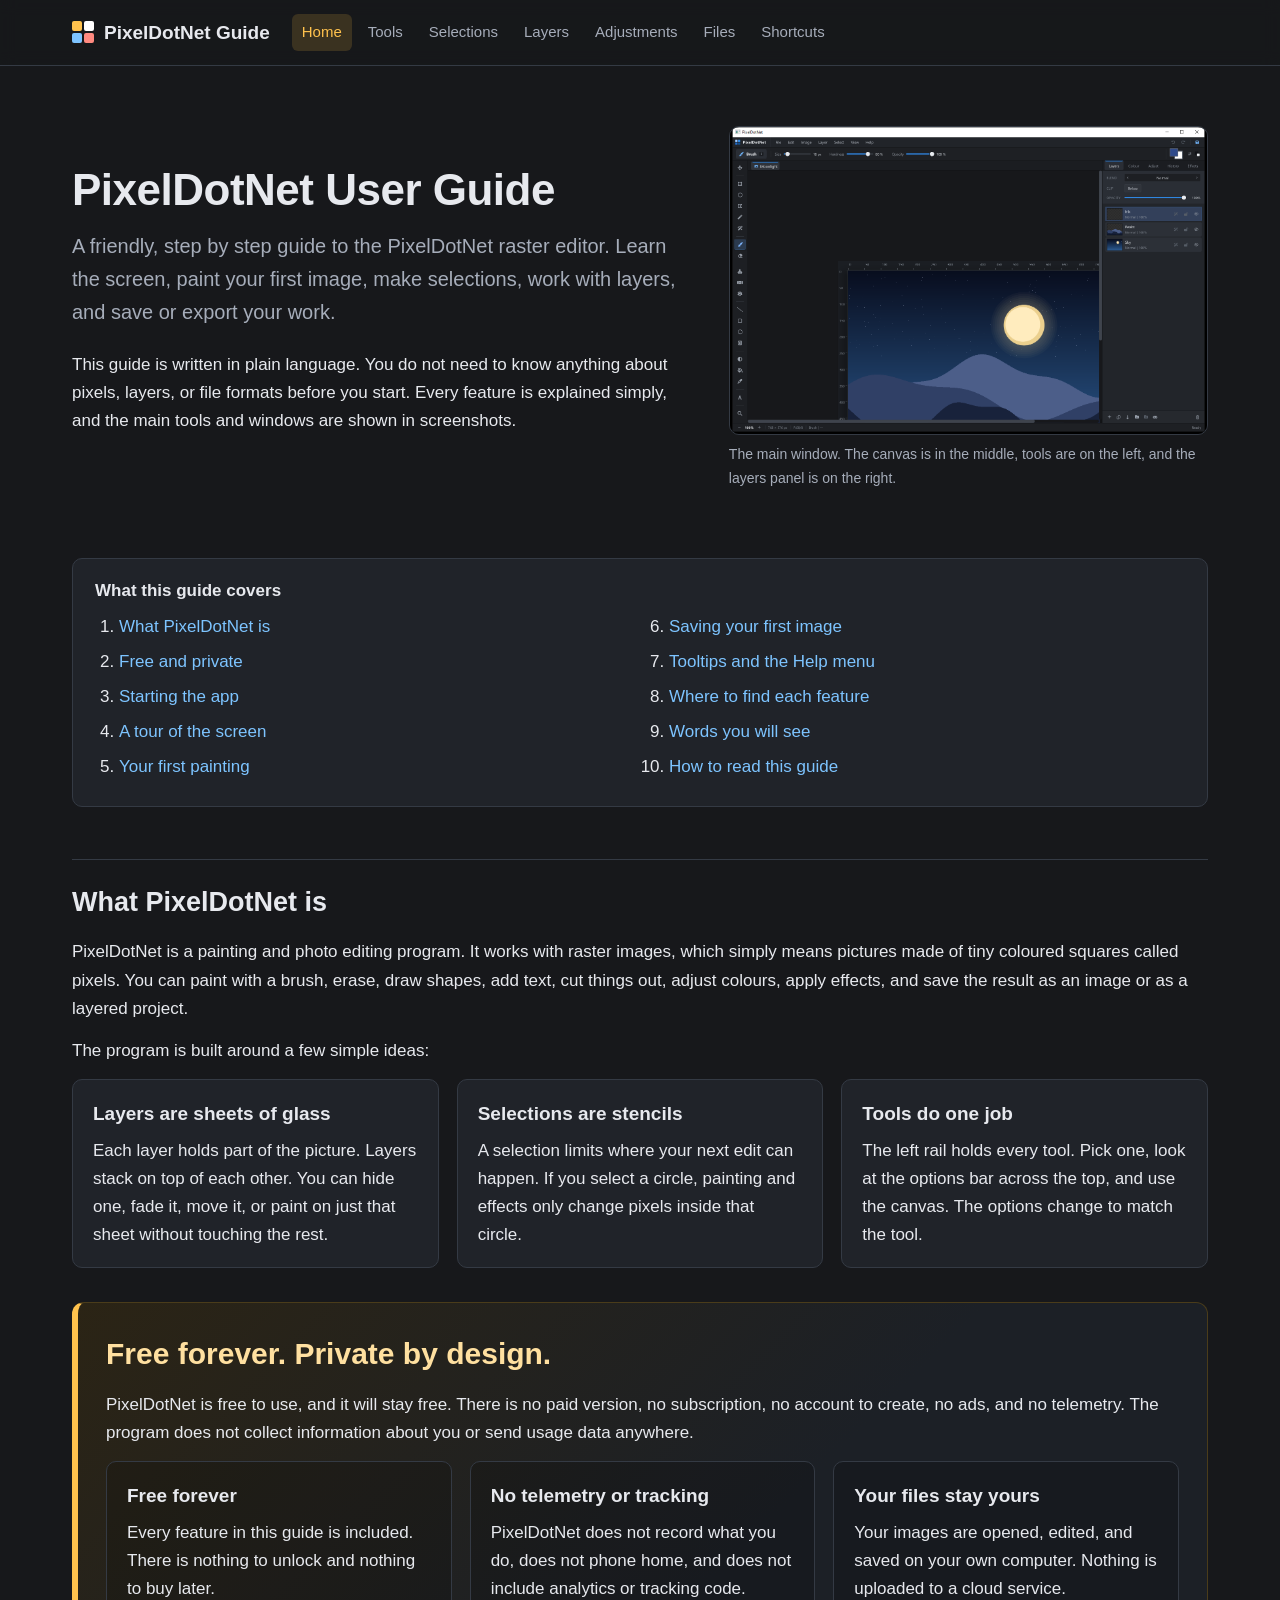
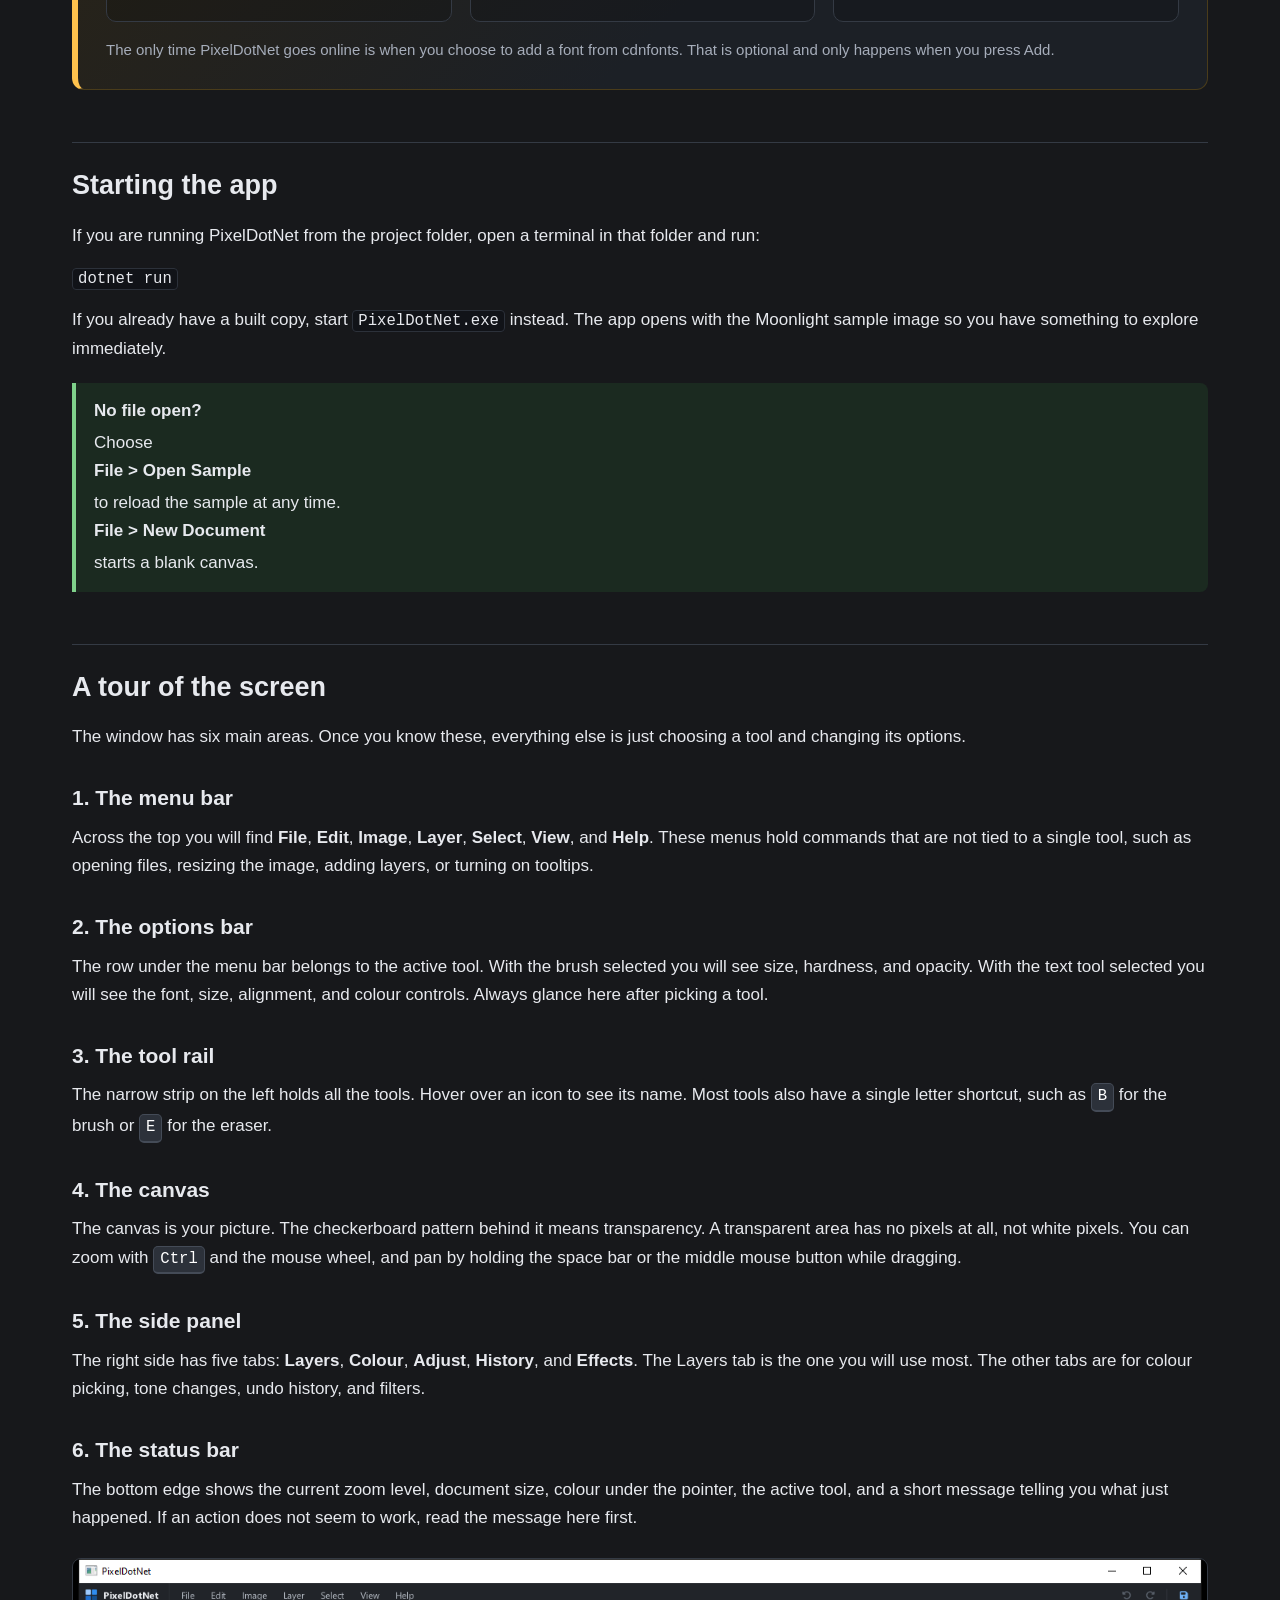
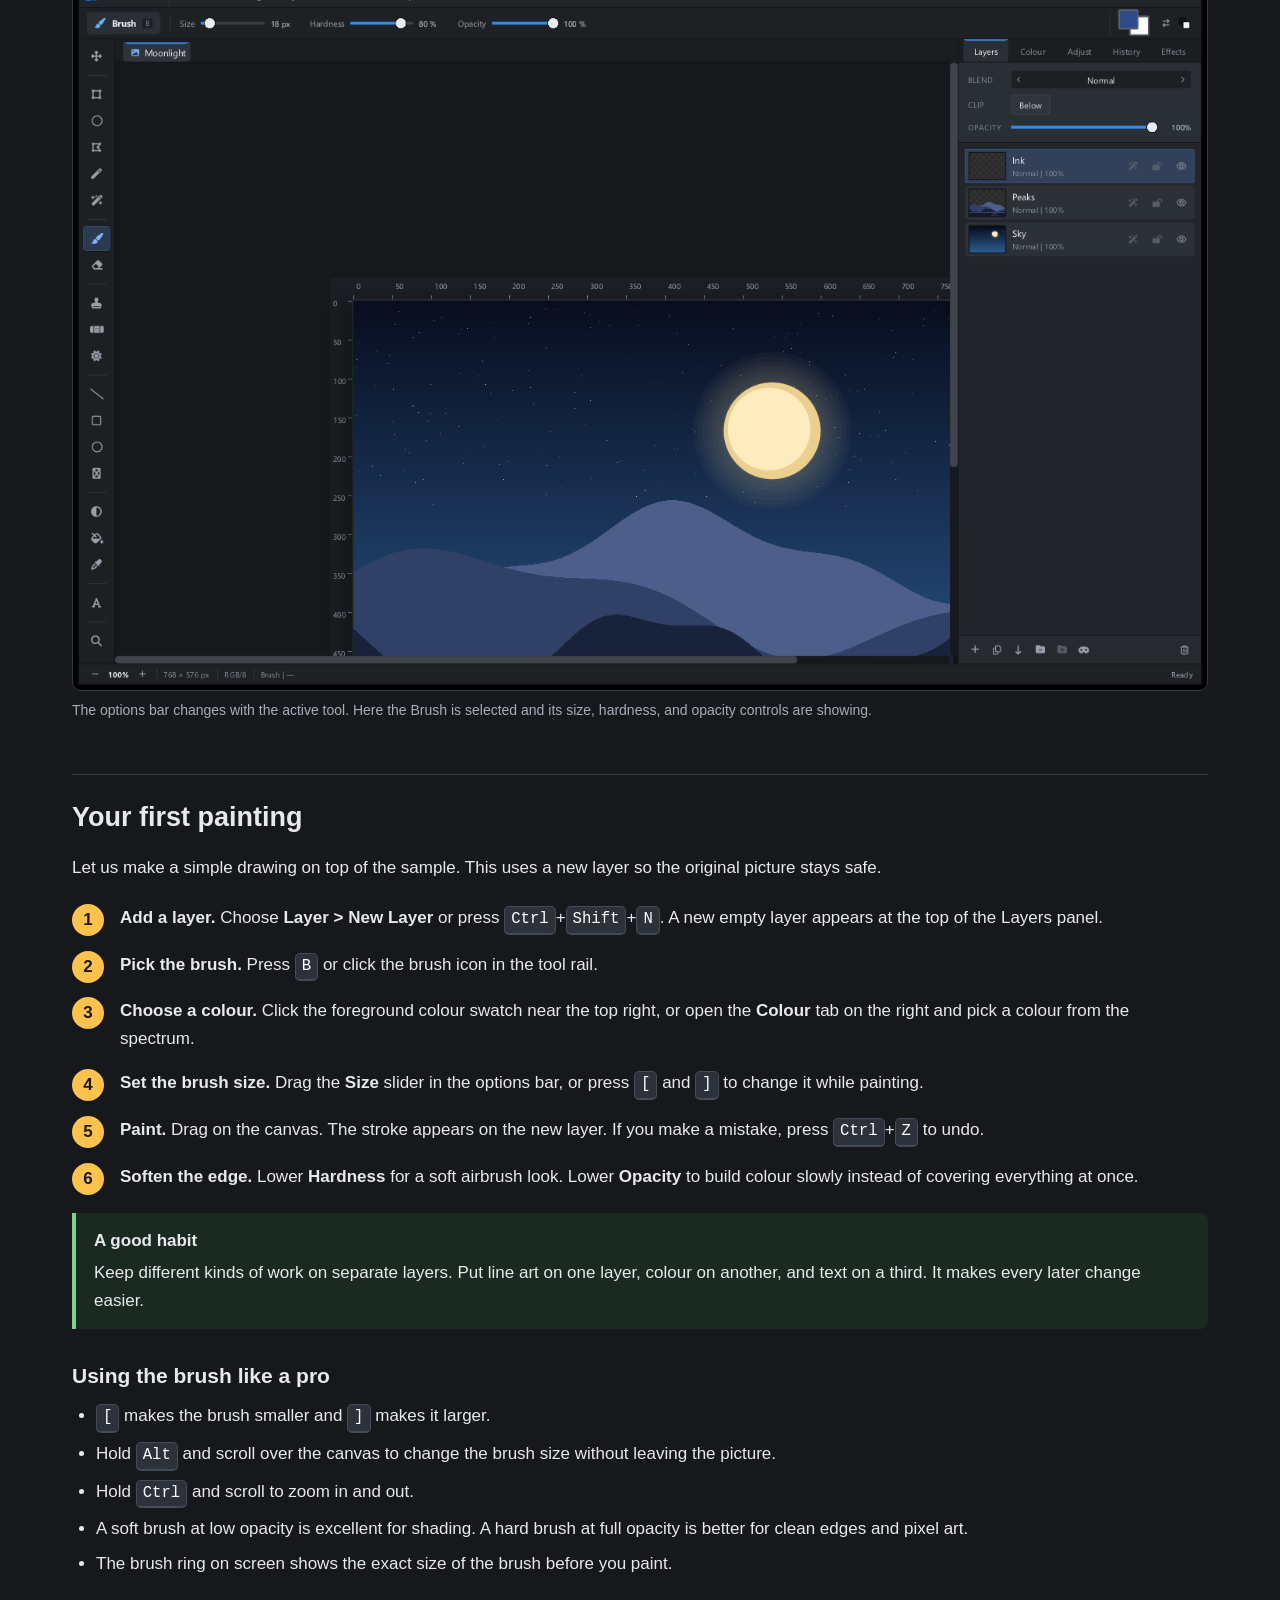
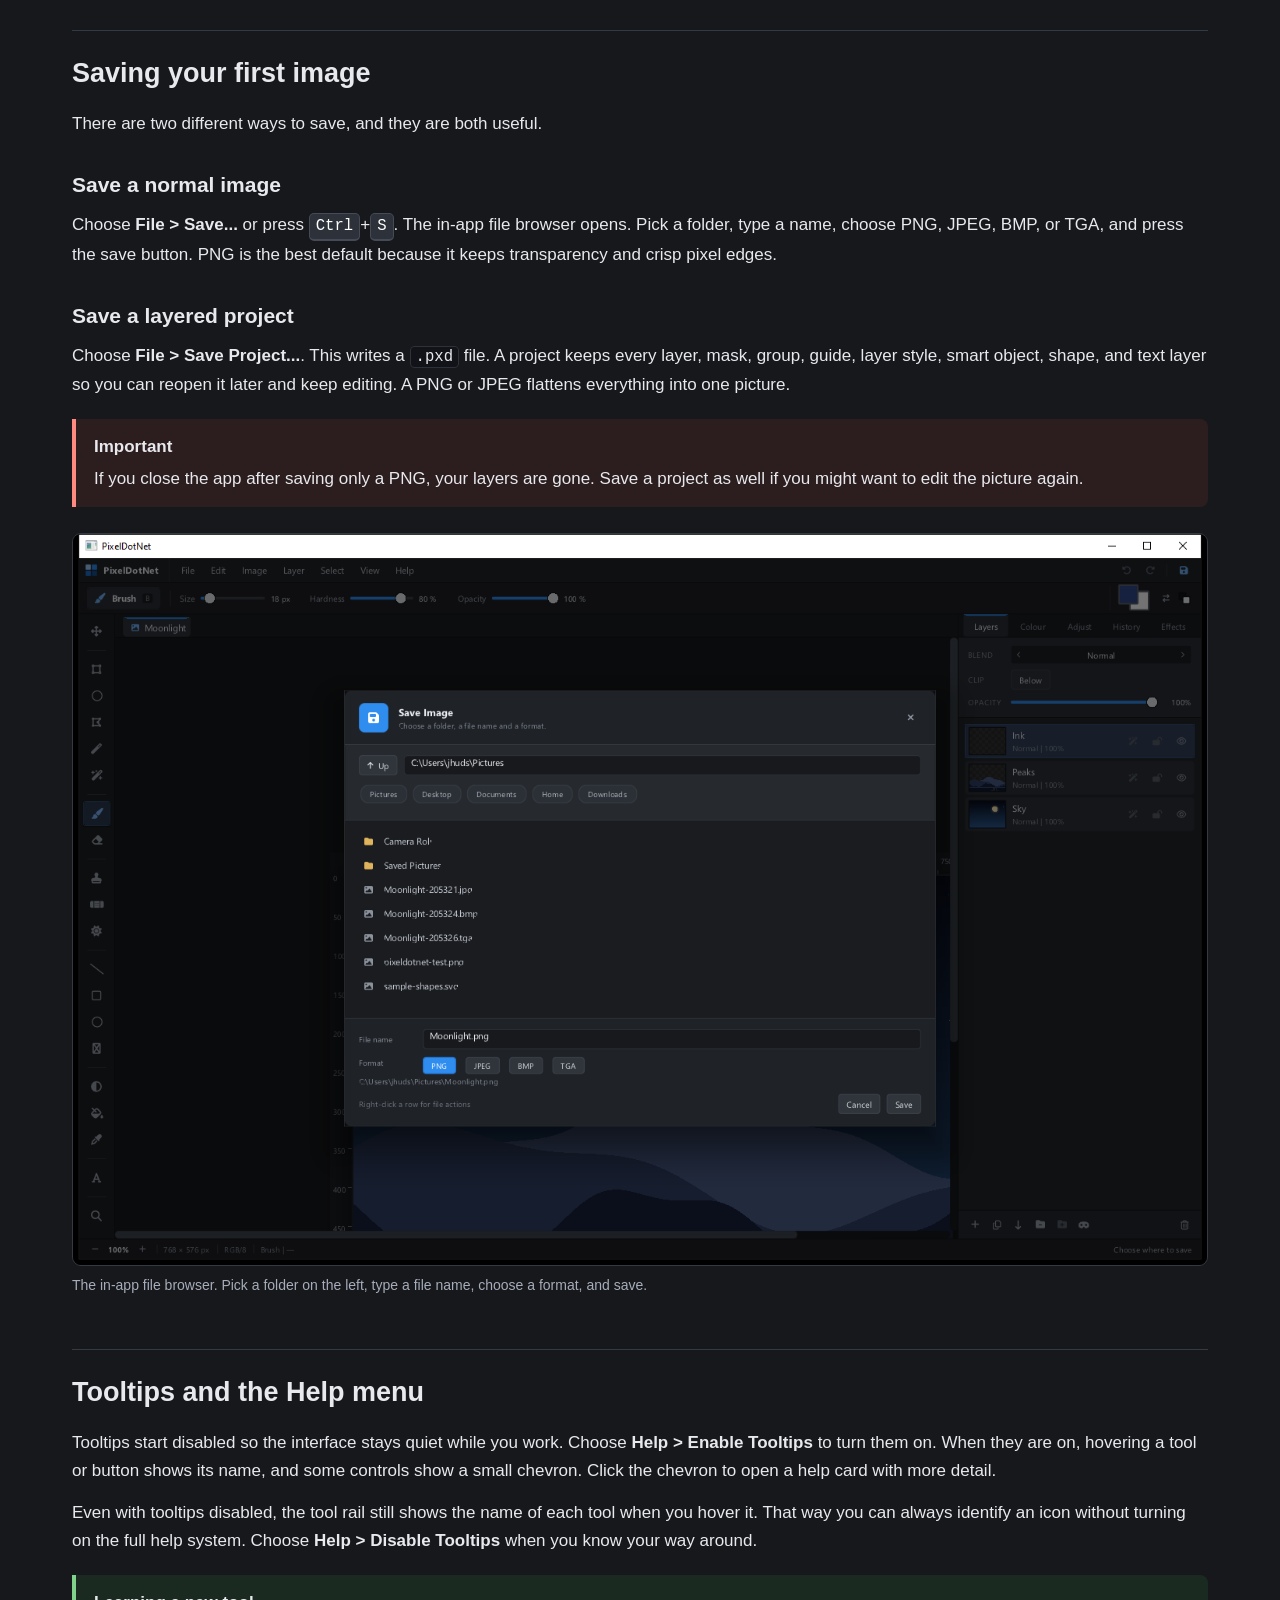
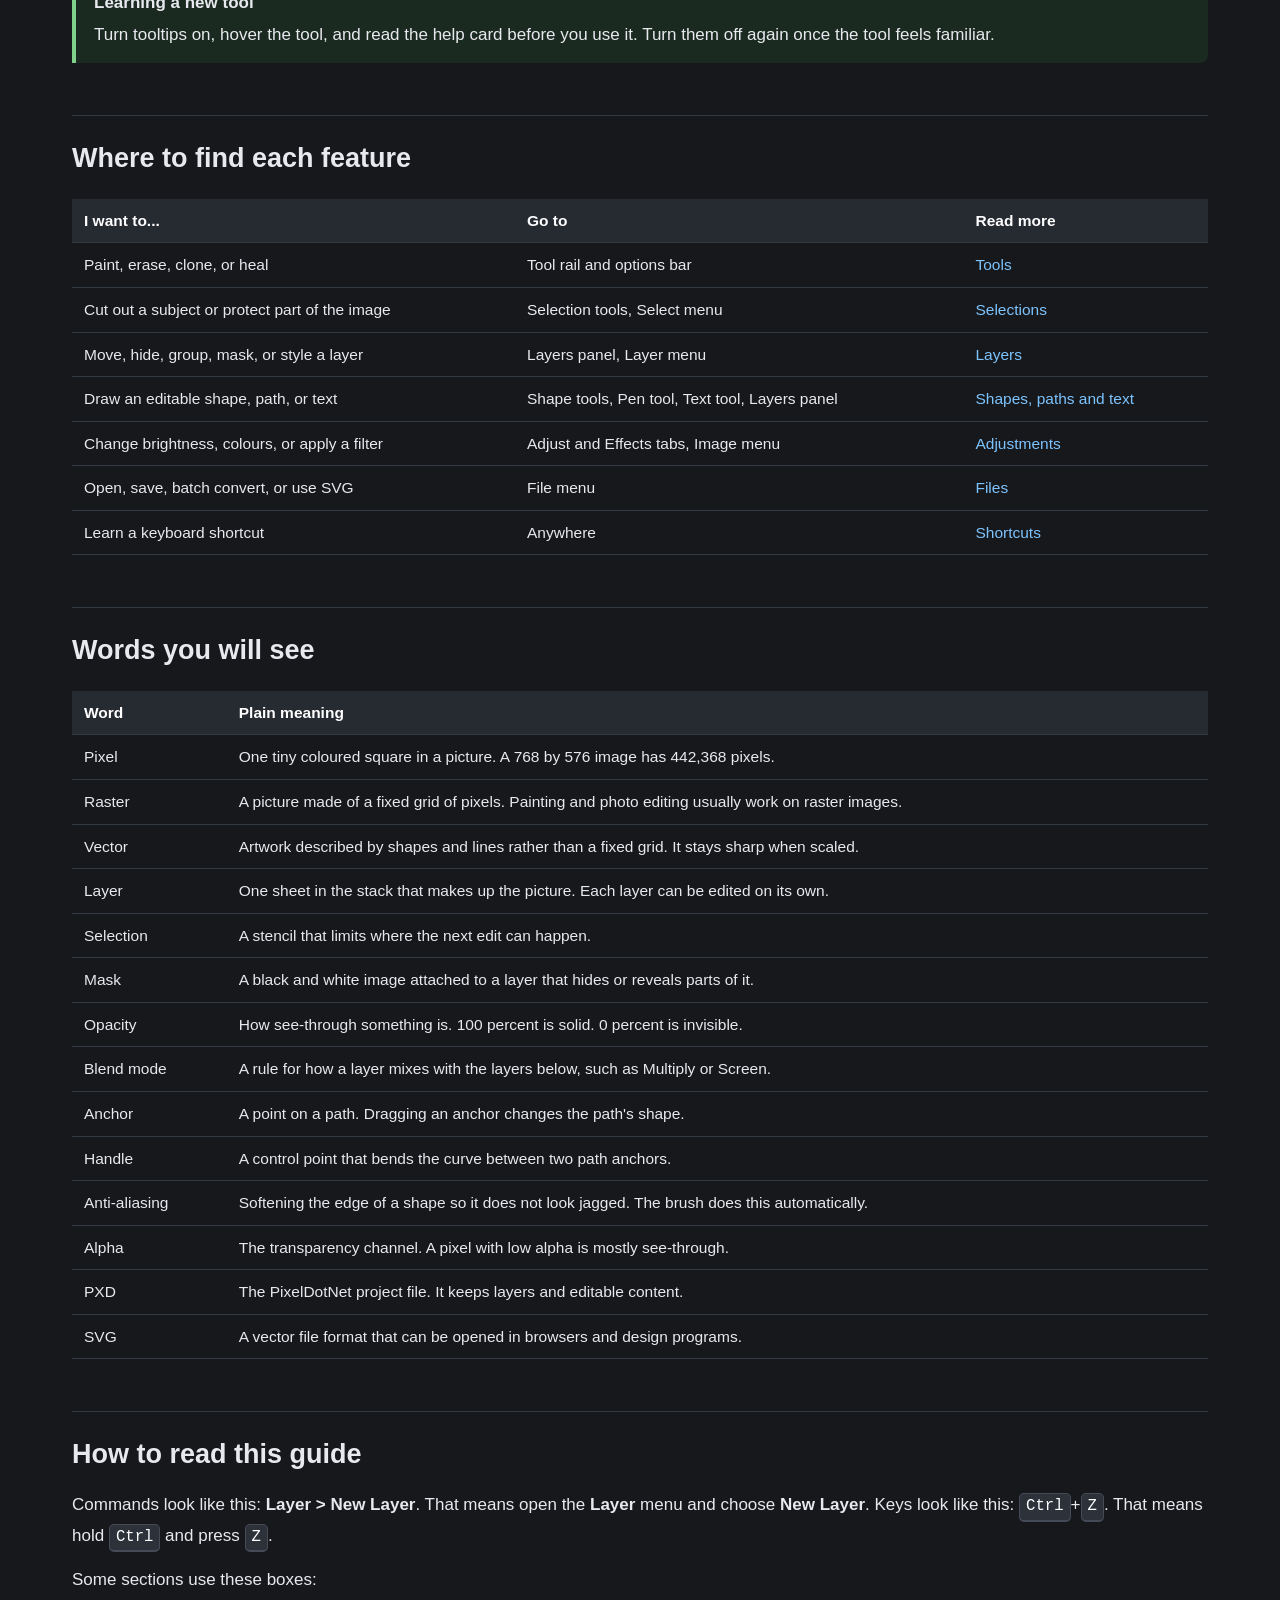
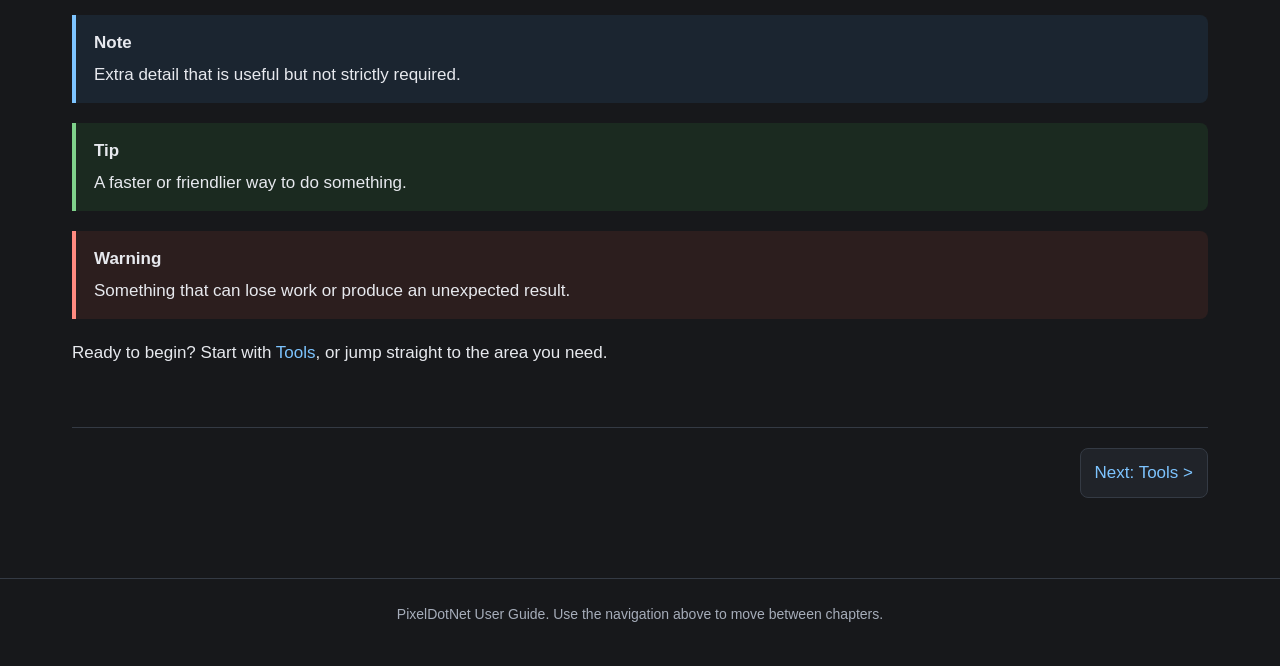
==== docs/index.html @ 211b046e "docs(usage) added usage guides for users" ====
<!DOCTYPE html>
<html lang="en">
<head>
    <meta charset="utf-8">
    <meta name="viewport" content="width=device-width, initial-scale=1">
    <title>PixelDotNet User Guide</title>
    <link rel="stylesheet" href="style.css">
</head>
<body>
<header class="topbar">
    <div class="topbar-inner">
        <a class="brand" href="index.html">
            <span class="brand-mark"><span></span><span></span><span></span><span></span></span>
            PixelDotNet Guide
        </a>
        <nav class="mainnav">
            <a class="active" href="index.html">Home</a>
            <a href="tools.html">Tools</a>
            <a href="selections.html">Selections</a>
            <a href="layers.html">Layers</a>
            <a href="adjustments.html">Adjustments</a>
            <a href="files.html">Files</a>
            <a href="shortcuts.html">Shortcuts</a>
        </nav>
    </div>
</header>

<main>
    <section class="hero">
        <div>
            <h1>PixelDotNet User Guide</h1>
            <p class="lead">A friendly, step by step guide to the PixelDotNet raster editor. Learn the screen, paint your first image, make selections, work with layers, and save or export your work.</p>
            <p>This guide is written in plain language. You do not need to know anything about pixels, layers, or file formats before you start. Every feature is explained simply, and the main tools and windows are shown in screenshots.</p>
        </div>
        <figure>
            <img src="screenshots/main.png" alt="The PixelDotNet main window with the Moonlight sample image open">
            <figcaption>The main window. The canvas is in the middle, tools are on the left, and the layers panel is on the right.</figcaption>
        </figure>
    </section>

    <div class="toc">
        <strong>What this guide covers</strong>
        <ol>
            <li><a href="#what-is">What PixelDotNet is</a></li>
            <li><a href="#promise">Free and private</a></li>
            <li><a href="#start">Starting the app</a></li>
            <li><a href="#tour">A tour of the screen</a></li>
            <li><a href="#first-paint">Your first painting</a></li>
            <li><a href="#first-save">Saving your first image</a></li>
            <li><a href="#tooltips">Tooltips and the Help menu</a></li>
            <li><a href="#feature-map">Where to find each feature</a></li>
            <li><a href="#glossary">Words you will see</a></li>
            <li><a href="#how-to-read">How to read this guide</a></li>
        </ol>
    </div>

    <h2 id="what-is">What PixelDotNet is</h2>
    <p>PixelDotNet is a painting and photo editing program. It works with raster images, which simply means pictures made of tiny coloured squares called pixels. You can paint with a brush, erase, draw shapes, add text, cut things out, adjust colours, apply effects, and save the result as an image or as a layered project.</p>
    <p>The program is built around a few simple ideas:</p>
    <div class="grid3">
        <div class="card">
            <h3>Layers are sheets of glass</h3>
            <p>Each layer holds part of the picture. Layers stack on top of each other. You can hide one, fade it, move it, or paint on just that sheet without touching the rest.</p>
        </div>
        <div class="card">
            <h3>Selections are stencils</h3>
            <p>A selection limits where your next edit can happen. If you select a circle, painting and effects only change pixels inside that circle.</p>
        </div>
        <div class="card">
            <h3>Tools do one job</h3>
            <p>The left rail holds every tool. Pick one, look at the options bar across the top, and use the canvas. The options change to match the tool.</p>
        </div>
    </div>

    <section class="promise" id="promise">
        <h2>Free forever. Private by design.</h2>
        <p>PixelDotNet is free to use, and it will stay free. There is no paid version, no subscription, no account to create, no ads, and no telemetry. The program does not collect information about you or send usage data anywhere.</p>
        <div class="grid3">
            <div class="card">
                <h3>Free forever</h3>
                <p>Every feature in this guide is included. There is nothing to unlock and nothing to buy later.</p>
            </div>
            <div class="card">
                <h3>No telemetry or tracking</h3>
                <p>PixelDotNet does not record what you do, does not phone home, and does not include analytics or tracking code.</p>
            </div>
            <div class="card">
                <h3>Your files stay yours</h3>
                <p>Your images are opened, edited, and saved on your own computer. Nothing is uploaded to a cloud service.</p>
            </div>
        </div>
        <p class="promise-note">The only time PixelDotNet goes online is when you choose to add a font from cdnfonts. That is optional and only happens when you press Add.</p>
    </section>

    <h2 id="start">Starting the app</h2>
    <p>If you are running PixelDotNet from the project folder, open a terminal in that folder and run:</p>
    <p><code>dotnet run</code></p>
    <p>If you already have a built copy, start <code>PixelDotNet.exe</code> instead. The app opens with the Moonlight sample image so you have something to explore immediately.</p>
    <div class="tip">
        <strong>No file open?</strong>
        Choose <strong>File &gt; Open Sample</strong> to reload the sample at any time. <strong>File &gt; New Document</strong> starts a blank canvas.
    </div>

    <h2 id="tour">A tour of the screen</h2>
    <p>The window has six main areas. Once you know these, everything else is just choosing a tool and changing its options.</p>

    <h3>1. The menu bar</h3>
    <p>Across the top you will find <strong>File</strong>, <strong>Edit</strong>, <strong>Image</strong>, <strong>Layer</strong>, <strong>Select</strong>, <strong>View</strong>, and <strong>Help</strong>. These menus hold commands that are not tied to a single tool, such as opening files, resizing the image, adding layers, or turning on tooltips.</p>

    <h3>2. The options bar</h3>
    <p>The row under the menu bar belongs to the active tool. With the brush selected you will see size, hardness, and opacity. With the text tool selected you will see the font, size, alignment, and colour controls. Always glance here after picking a tool.</p>

    <h3>3. The tool rail</h3>
    <p>The narrow strip on the left holds all the tools. Hover over an icon to see its name. Most tools also have a single letter shortcut, such as <kbd>B</kbd> for the brush or <kbd>E</kbd> for the eraser.</p>

    <h3>4. The canvas</h3>
    <p>The canvas is your picture. The checkerboard pattern behind it means transparency. A transparent area has no pixels at all, not white pixels. You can zoom with <kbd>Ctrl</kbd> and the mouse wheel, and pan by holding the space bar or the middle mouse button while dragging.</p>

    <h3>5. The side panel</h3>
    <p>The right side has five tabs: <strong>Layers</strong>, <strong>Colour</strong>, <strong>Adjust</strong>, <strong>History</strong>, and <strong>Effects</strong>. The Layers tab is the one you will use most. The other tabs are for colour picking, tone changes, undo history, and filters.</p>

    <h3>6. The status bar</h3>
    <p>The bottom edge shows the current zoom level, document size, colour under the pointer, the active tool, and a short message telling you what just happened. If an action does not seem to work, read the message here first.</p>

    <figure>
        <img src="screenshots/tools.png" alt="The PixelDotNet window with the Brush tool selected and its options visible">
        <figcaption>The options bar changes with the active tool. Here the Brush is selected and its size, hardness, and opacity controls are showing.</figcaption>
    </figure>

    <h2 id="first-paint">Your first painting</h2>
    <p>Let us make a simple drawing on top of the sample. This uses a new layer so the original picture stays safe.</p>
    <ol class="steps">
        <li><strong>Add a layer.</strong> Choose <strong>Layer &gt; New Layer</strong> or press <kbd>Ctrl</kbd>+<kbd>Shift</kbd>+<kbd>N</kbd>. A new empty layer appears at the top of the Layers panel.</li>
        <li><strong>Pick the brush.</strong> Press <kbd>B</kbd> or click the brush icon in the tool rail.</li>
        <li><strong>Choose a colour.</strong> Click the foreground colour swatch near the top right, or open the <strong>Colour</strong> tab on the right and pick a colour from the spectrum.</li>
        <li><strong>Set the brush size.</strong> Drag the <strong>Size</strong> slider in the options bar, or press <kbd>[</kbd> and <kbd>]</kbd> to change it while painting.</li>
        <li><strong>Paint.</strong> Drag on the canvas. The stroke appears on the new layer. If you make a mistake, press <kbd>Ctrl</kbd>+<kbd>Z</kbd> to undo.</li>
        <li><strong>Soften the edge.</strong> Lower <strong>Hardness</strong> for a soft airbrush look. Lower <strong>Opacity</strong> to build colour slowly instead of covering everything at once.</li>
    </ol>
    <div class="tip">
        <strong>A good habit</strong>
        Keep different kinds of work on separate layers. Put line art on one layer, colour on another, and text on a third. It makes every later change easier.
    </div>

    <h3>Using the brush like a pro</h3>
    <ul>
        <li><kbd>[</kbd> makes the brush smaller and <kbd>]</kbd> makes it larger.</li>
        <li>Hold <kbd>Alt</kbd> and scroll over the canvas to change the brush size without leaving the picture.</li>
        <li>Hold <kbd>Ctrl</kbd> and scroll to zoom in and out.</li>
        <li>A soft brush at low opacity is excellent for shading. A hard brush at full opacity is better for clean edges and pixel art.</li>
        <li>The brush ring on screen shows the exact size of the brush before you paint.</li>
    </ul>

    <h2 id="first-save">Saving your first image</h2>
    <p>There are two different ways to save, and they are both useful.</p>
    <h3>Save a normal image</h3>
    <p>Choose <strong>File &gt; Save...</strong> or press <kbd>Ctrl</kbd>+<kbd>S</kbd>. The in-app file browser opens. Pick a folder, type a name, choose PNG, JPEG, BMP, or TGA, and press the save button. PNG is the best default because it keeps transparency and crisp pixel edges.</p>
    <h3>Save a layered project</h3>
    <p>Choose <strong>File &gt; Save Project...</strong>. This writes a <code>.pxd</code> file. A project keeps every layer, mask, group, guide, layer style, smart object, shape, and text layer so you can reopen it later and keep editing. A PNG or JPEG flattens everything into one picture.</p>
    <div class="warning">
        <strong>Important</strong>
        If you close the app after saving only a PNG, your layers are gone. Save a project as well if you might want to edit the picture again.
    </div>

    <figure>
        <img src="screenshots/save.png" alt="The in-app Save Image file browser">
        <figcaption>The in-app file browser. Pick a folder on the left, type a file name, choose a format, and save.</figcaption>
    </figure>

    <h2 id="tooltips">Tooltips and the Help menu</h2>
    <p>Tooltips start disabled so the interface stays quiet while you work. Choose <strong>Help &gt; Enable Tooltips</strong> to turn them on. When they are on, hovering a tool or button shows its name, and some controls show a small chevron. Click the chevron to open a help card with more detail.</p>
    <p>Even with tooltips disabled, the tool rail still shows the name of each tool when you hover it. That way you can always identify an icon without turning on the full help system. Choose <strong>Help &gt; Disable Tooltips</strong> when you know your way around.</p>
    <div class="tip">
        <strong>Learning a new tool</strong>
        Turn tooltips on, hover the tool, and read the help card before you use it. Turn them off again once the tool feels familiar.
    </div>

    <h2 id="feature-map">Where to find each feature</h2>
    <table>
        <tr><th>I want to...</th><th>Go to</th><th>Read more</th></tr>
        <tr><td>Paint, erase, clone, or heal</td><td>Tool rail and options bar</td><td><a href="tools.html">Tools</a></td></tr>
        <tr><td>Cut out a subject or protect part of the image</td><td>Selection tools, Select menu</td><td><a href="selections.html">Selections</a></td></tr>
        <tr><td>Move, hide, group, mask, or style a layer</td><td>Layers panel, Layer menu</td><td><a href="layers.html">Layers</a></td></tr>
        <tr><td>Draw an editable shape, path, or text</td><td>Shape tools, Pen tool, Text tool, Layers panel</td><td><a href="layers.html#vector">Shapes, paths and text</a></td></tr>
        <tr><td>Change brightness, colours, or apply a filter</td><td>Adjust and Effects tabs, Image menu</td><td><a href="adjustments.html">Adjustments</a></td></tr>
        <tr><td>Open, save, batch convert, or use SVG</td><td>File menu</td><td><a href="files.html">Files</a></td></tr>
        <tr><td>Learn a keyboard shortcut</td><td>Anywhere</td><td><a href="shortcuts.html">Shortcuts</a></td></tr>
    </table>

    <h2 id="glossary">Words you will see</h2>
    <table>
        <tr><th>Word</th><th>Plain meaning</th></tr>
        <tr><td>Pixel</td><td>One tiny coloured square in a picture. A 768 by 576 image has 442,368 pixels.</td></tr>
        <tr><td>Raster</td><td>A picture made of a fixed grid of pixels. Painting and photo editing usually work on raster images.</td></tr>
        <tr><td>Vector</td><td>Artwork described by shapes and lines rather than a fixed grid. It stays sharp when scaled.</td></tr>
        <tr><td>Layer</td><td>One sheet in the stack that makes up the picture. Each layer can be edited on its own.</td></tr>
        <tr><td>Selection</td><td>A stencil that limits where the next edit can happen.</td></tr>
        <tr><td>Mask</td><td>A black and white image attached to a layer that hides or reveals parts of it.</td></tr>
        <tr><td>Opacity</td><td>How see-through something is. 100 percent is solid. 0 percent is invisible.</td></tr>
        <tr><td>Blend mode</td><td>A rule for how a layer mixes with the layers below, such as Multiply or Screen.</td></tr>
        <tr><td>Anchor</td><td>A point on a path. Dragging an anchor changes the path's shape.</td></tr>
        <tr><td>Handle</td><td>A control point that bends the curve between two path anchors.</td></tr>
        <tr><td>Anti-aliasing</td><td>Softening the edge of a shape so it does not look jagged. The brush does this automatically.</td></tr>
        <tr><td>Alpha</td><td>The transparency channel. A pixel with low alpha is mostly see-through.</td></tr>
        <tr><td>PXD</td><td>The PixelDotNet project file. It keeps layers and editable content.</td></tr>
        <tr><td>SVG</td><td>A vector file format that can be opened in browsers and design programs.</td></tr>
    </table>

    <h2 id="how-to-read">How to read this guide</h2>
    <p>Commands look like this: <strong>Layer &gt; New Layer</strong>. That means open the <strong>Layer</strong> menu and choose <strong>New Layer</strong>. Keys look like this: <kbd>Ctrl</kbd>+<kbd>Z</kbd>. That means hold <kbd>Ctrl</kbd> and press <kbd>Z</kbd>.</p>
    <p>Some sections use these boxes:</p>
    <div class="note"><strong>Note</strong>Extra detail that is useful but not strictly required.</div>
    <div class="tip"><strong>Tip</strong>A faster or friendlier way to do something.</div>
    <div class="warning"><strong>Warning</strong>Something that can lose work or produce an unexpected result.</div>
    <p>Ready to begin? Start with <a href="tools.html">Tools</a>, or jump straight to the area you need.</p>

    <div class="pager">
        <span></span>
        <a href="tools.html">Next: Tools &gt;</a>
    </div>
</main>

<footer>PixelDotNet User Guide. Use the navigation above to move between chapters.</footer>
</body>
</html>
---- docs/style.css ----
:root {
    --bg: #17181b;
    --panel: #202329;
    --panel-2: #262a31;
    --ink: #e7e9ee;
    --muted: #a6adba;
    --line: #343a44;
    --accent: #ffc24d;
    --accent-soft: #3a3220;
    --blue: #7dc4ff;
    --green: #7fd18b;
    --red: #ff8a80;
    --code: #111318;
}

* {
    box-sizing: border-box;
}

html {
    scroll-behavior: smooth;
}

body {
    margin: 0;
    background: var(--bg);
    color: var(--ink);
    font: 17px/1.65 "Segoe UI", Tahoma, Verdana, sans-serif;
}

a {
    color: var(--blue);
    text-decoration: none;
}

a:hover {
    text-decoration: underline;
}

header.topbar {
    position: sticky;
    top: 0;
    z-index: 20;
    background: rgba(23, 24, 27, 0.96);
    border-bottom: 1px solid var(--line);
    backdrop-filter: blur(8px);
}

.topbar-inner {
    max-width: 1180px;
    margin: 0 auto;
    padding: 14px 22px;
    display: flex;
    align-items: center;
    gap: 22px;
    flex-wrap: wrap;
}

.brand {
    display: flex;
    align-items: center;
    gap: 10px;
    font-weight: 700;
    font-size: 19px;
    color: var(--ink);
}

.brand-mark {
    width: 22px;
    height: 22px;
    display: grid;
    grid-template-columns: 1fr 1fr;
    gap: 2px;
}

.brand-mark span {
    background: var(--accent);
    border-radius: 2px;
}

.brand-mark span:nth-child(2) {
    background: #ffffff;
}

.brand-mark span:nth-child(3) {
    background: #7dc4ff;
}

.brand-mark span:nth-child(4) {
    background: #ff8a80;
}

nav.mainnav {
    display: flex;
    gap: 6px;
    flex-wrap: wrap;
}

nav.mainnav a {
    padding: 6px 10px;
    border-radius: 6px;
    color: var(--muted);
    font-size: 15px;
}

nav.mainnav a:hover {
    background: var(--panel);
    text-decoration: none;
    color: var(--ink);
}

nav.mainnav a.active {
    background: var(--accent-soft);
    color: var(--accent);
}

main {
    max-width: 1180px;
    margin: 0 auto;
    padding: 34px 22px 80px;
}

.hero {
    display: grid;
    grid-template-columns: minmax(0, 1.3fr) minmax(0, 1fr);
    gap: 34px;
    align-items: center;
    margin-bottom: 42px;
}

.hero h1 {
    font-size: 44px;
    line-height: 1.1;
    margin: 0 0 16px;
    letter-spacing: -0.5px;
}

.hero p.lead {
    font-size: 20px;
    color: var(--muted);
    margin: 0 0 22px;
}

.hero img {
    width: 100%;
    border: 1px solid var(--line);
    border-radius: 10px;
    display: block;
}

h1 {
    font-size: 38px;
    line-height: 1.15;
    margin: 0 0 12px;
}

h2 {
    font-size: 27px;
    margin: 52px 0 14px;
    padding-top: 20px;
    border-top: 1px solid var(--line);
}

h3 {
    font-size: 21px;
    margin: 30px 0 8px;
}

h4 {
    font-size: 17px;
    margin: 22px 0 6px;
}

p {
    margin: 0 0 14px;
}

ul,
ol {
    margin: 0 0 16px;
    padding-left: 24px;
}

li {
    margin-bottom: 7px;
}

code,
kbd {
    font-family: Consolas, "Cascadia Mono", "Courier New", monospace;
    font-size: 0.92em;
}

code {
    background: var(--code);
    border: 1px solid #2c313a;
    padding: 1px 5px;
    border-radius: 4px;
}

kbd {
    display: inline-block;
    background: #2c313a;
    border: 1px solid #444b57;
    border-bottom-width: 2px;
    border-radius: 5px;
    padding: 0 6px;
    color: #ffffff;
    white-space: nowrap;
}

.pagehead {
    margin-bottom: 30px;
}

.pagehead p {
    color: var(--muted);
    font-size: 19px;
    max-width: 850px;
}

.toc {
    background: var(--panel);
    border: 1px solid var(--line);
    border-radius: 10px;
    padding: 18px 22px;
    margin: 24px 0 36px;
}

.promise {
    background: linear-gradient(135deg, #2b2415, #1c2026 60%);
    border: 1px solid #4a3c1a;
    border-left: 6px solid var(--accent);
    border-radius: 12px;
    padding: 26px 28px;
    margin: 34px 0 38px;
}

.promise h2 {
    margin: 0 0 12px;
    padding: 0;
    border: 0;
    font-size: 30px;
    color: #ffe0a0;
}

.promise .card {
    background: rgba(0, 0, 0, 0.18);
}

.promise-note {
    color: var(--muted);
    font-size: 15px;
    margin: 16px 0 0;
}

.toc strong {
    display: block;
    margin-bottom: 8px;
}

.toc ol {
    margin: 0;
    columns: 2;
    column-gap: 34px;
}

figure {
    margin: 26px 0;
}

figure img {
    width: 100%;
    display: block;
    border: 1px solid var(--line);
    border-radius: 9px;
    background: var(--panel);
}

figcaption {
    color: var(--muted);
    font-size: 14px;
    margin-top: 8px;
}

.note,
.tip,
.warning {
    border-left: 4px solid var(--blue);
    background: #1b2530;
    border-radius: 0 8px 8px 0;
    padding: 14px 18px;
    margin: 20px 0;
}

.tip {
    border-left-color: var(--green);
    background: #1b2a20;
}

.warning {
    border-left-color: var(--red);
    background: #2c1e1e;
}

.note strong,
.tip strong,
.warning strong {
    display: block;
    margin-bottom: 4px;
}

.grid2 {
    display: grid;
    grid-template-columns: repeat(2, minmax(0, 1fr));
    gap: 20px;
}

.grid3 {
    display: grid;
    grid-template-columns: repeat(3, minmax(0, 1fr));
    gap: 18px;
}

.card {
    background: var(--panel);
    border: 1px solid var(--line);
    border-radius: 10px;
    padding: 18px 20px;
}

.card h3 {
    margin-top: 0;
    font-size: 19px;
}

.card p:last-child {
    margin-bottom: 0;
}

table {
    width: 100%;
    border-collapse: collapse;
    margin: 18px 0 26px;
    font-size: 15.5px;
}

th,
td {
    text-align: left;
    padding: 9px 12px;
    border-bottom: 1px solid var(--line);
    vertical-align: top;
}

th {
    background: var(--panel-2);
    color: #ffffff;
    font-weight: 600;
}

tr:hover td {
    background: #1c1f24;
}

.steps {
    counter-reset: step;
    list-style: none;
    padding: 0;
    margin: 22px 0;
}

.steps > li {
    counter-increment: step;
    position: relative;
    padding-left: 48px;
    margin-bottom: 16px;
}

.steps > li::before {
    content: counter(step);
    position: absolute;
    left: 0;
    top: 0;
    width: 32px;
    height: 32px;
    border-radius: 50%;
    background: var(--accent);
    color: #1a1a1a;
    font-weight: 700;
    display: grid;
    place-items: center;
}

.pager {
    display: flex;
    justify-content: space-between;
    gap: 16px;
    margin-top: 60px;
    padding-top: 20px;
    border-top: 1px solid var(--line);
}

.pager a {
    background: var(--panel);
    border: 1px solid var(--line);
    border-radius: 8px;
    padding: 10px 14px;
}

footer {
    border-top: 1px solid var(--line);
    color: var(--muted);
    font-size: 14px;
    padding: 24px 22px 40px;
    text-align: center;
}

@media (max-width: 820px) {
    .hero {
        grid-template-columns: 1fr;
    }

    .hero h1 {
        font-size: 34px;
    }

    .grid2,
    .grid3 {
        grid-template-columns: 1fr;
    }

    .toc ol {
        columns: 1;
    }

    body {
        font-size: 16px;
    }
}
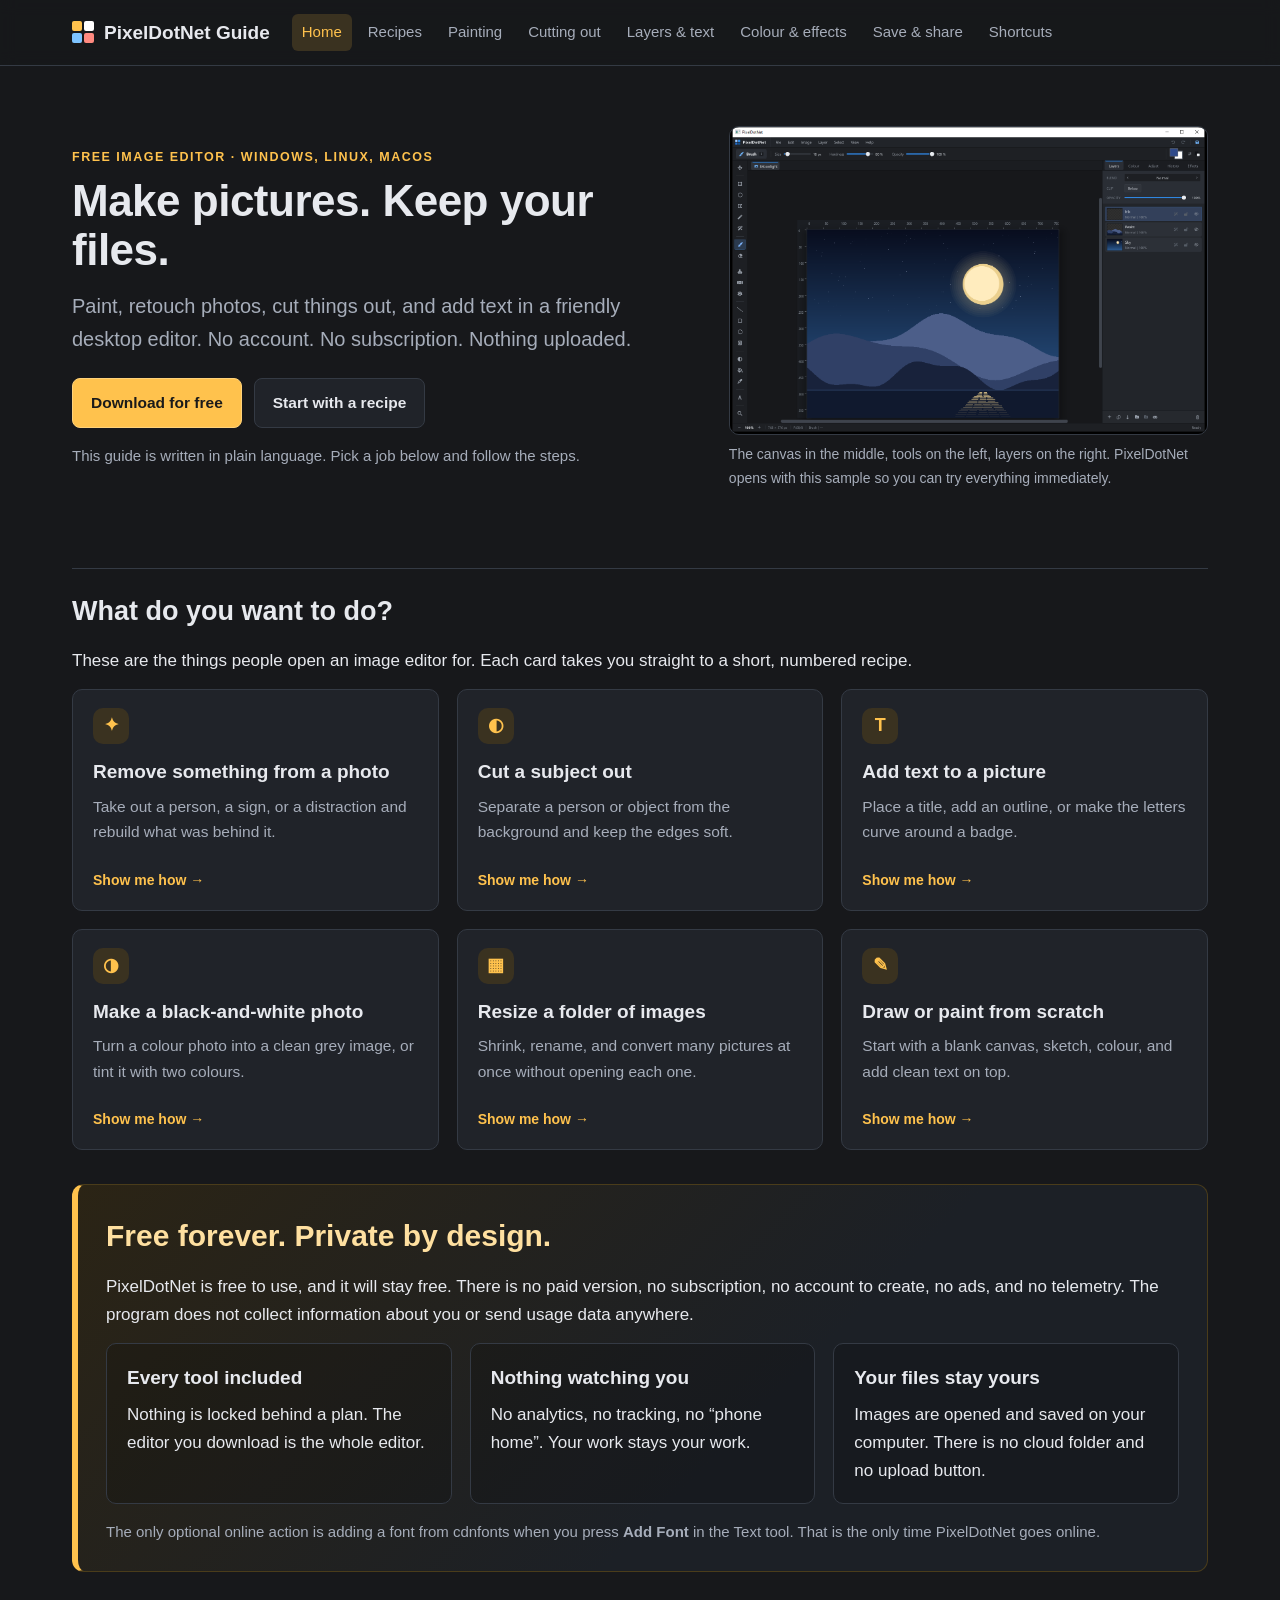
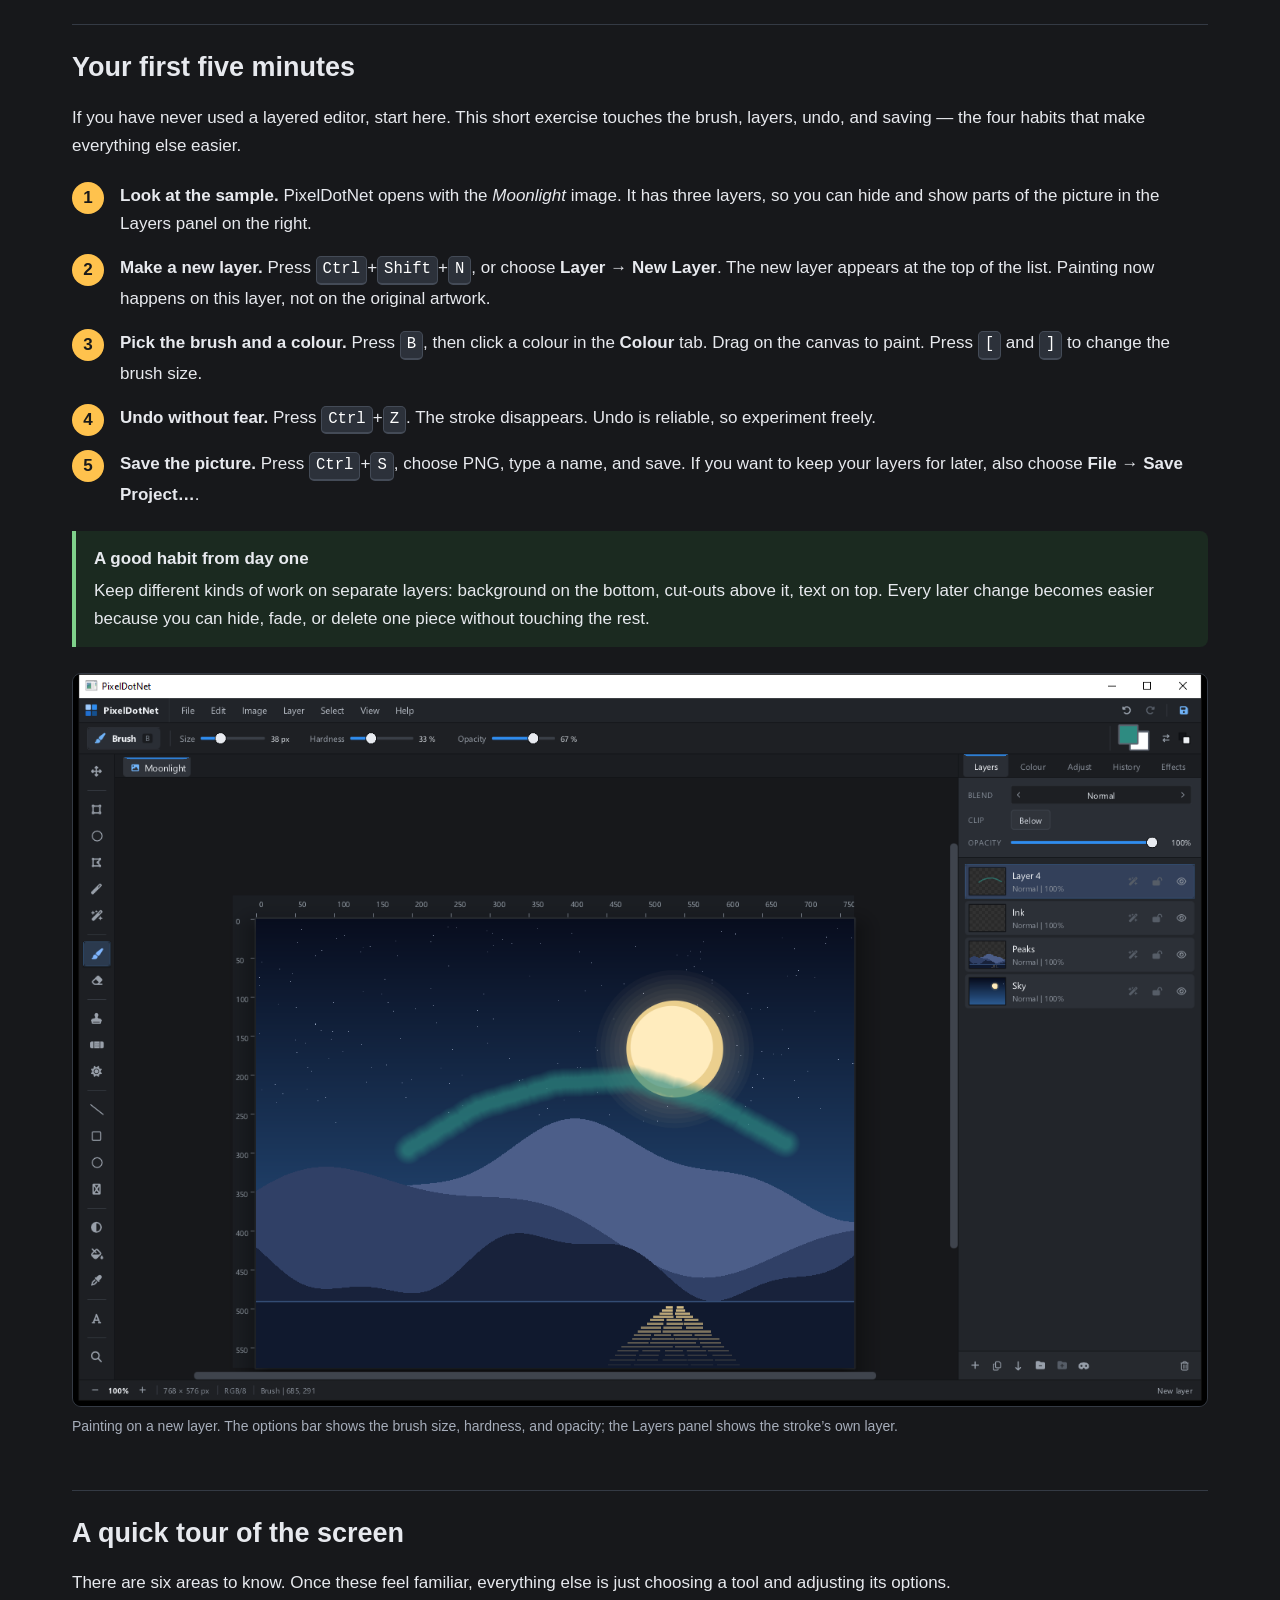
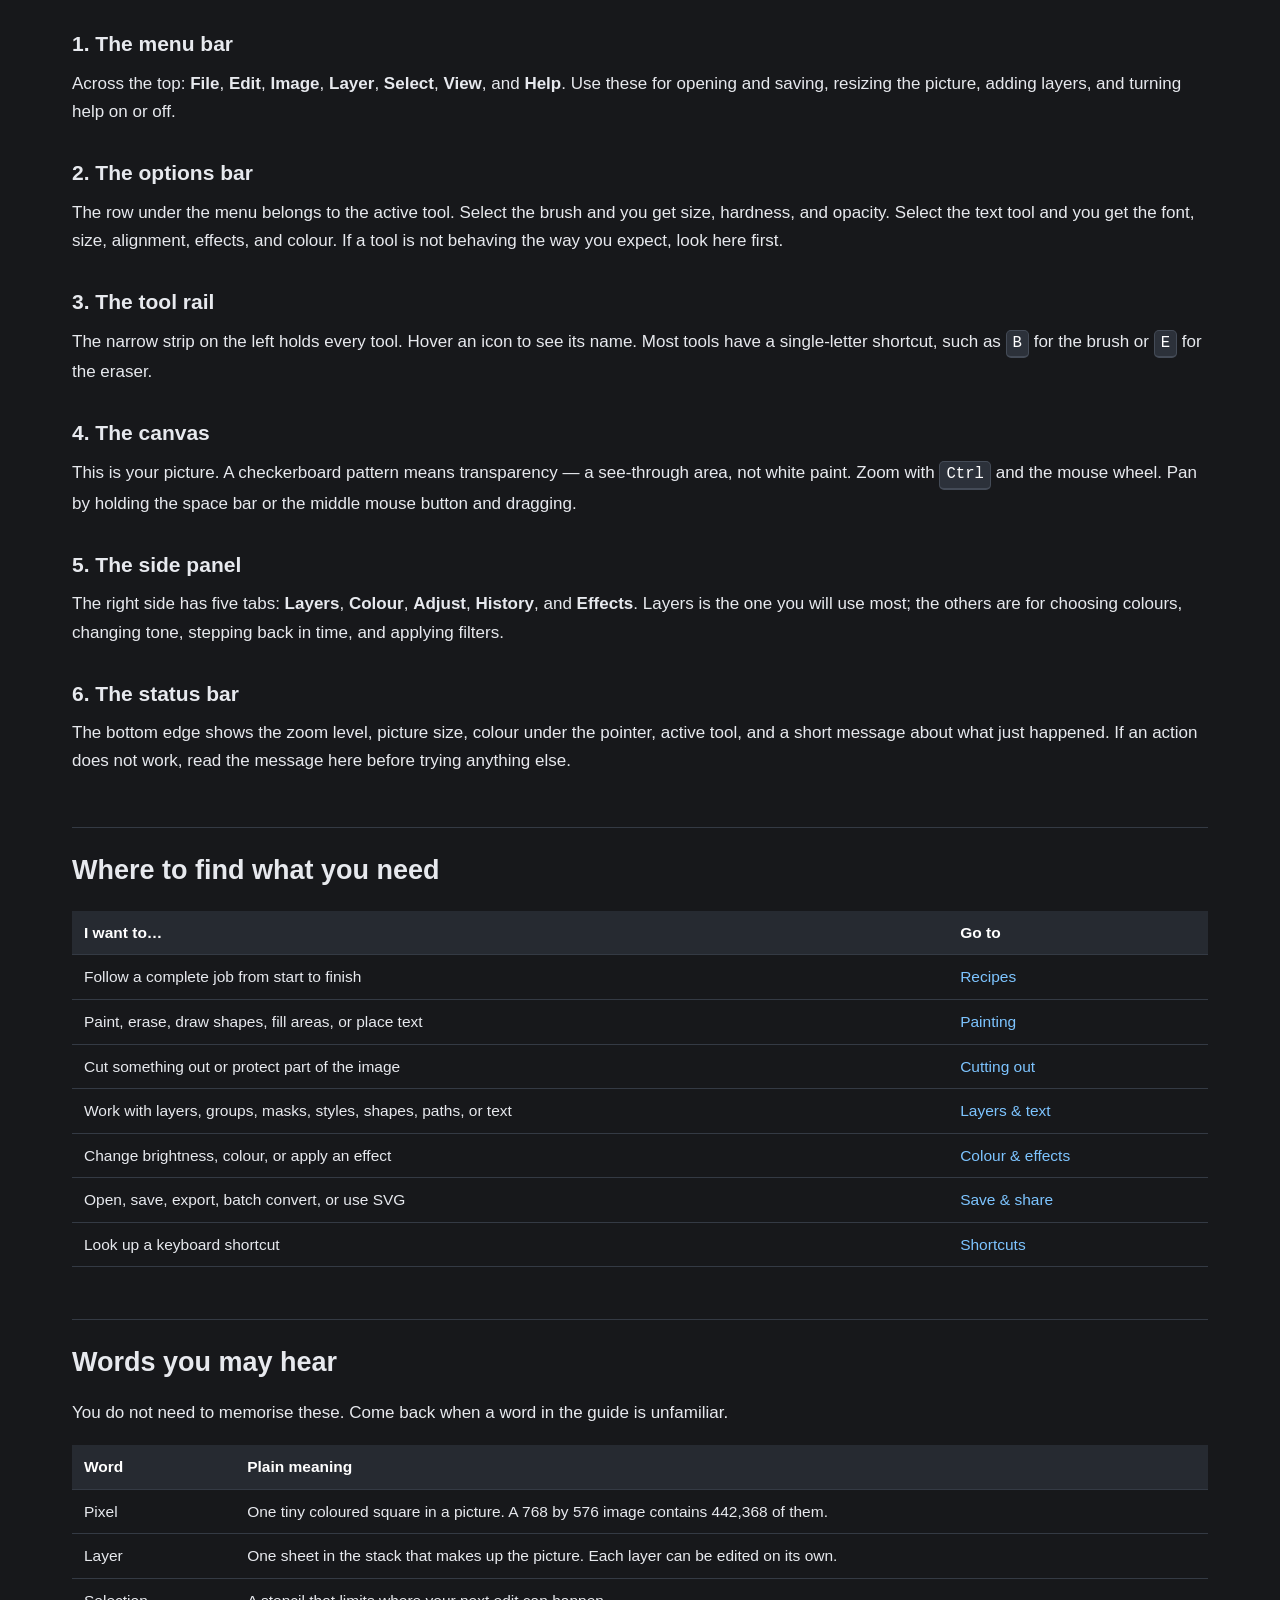
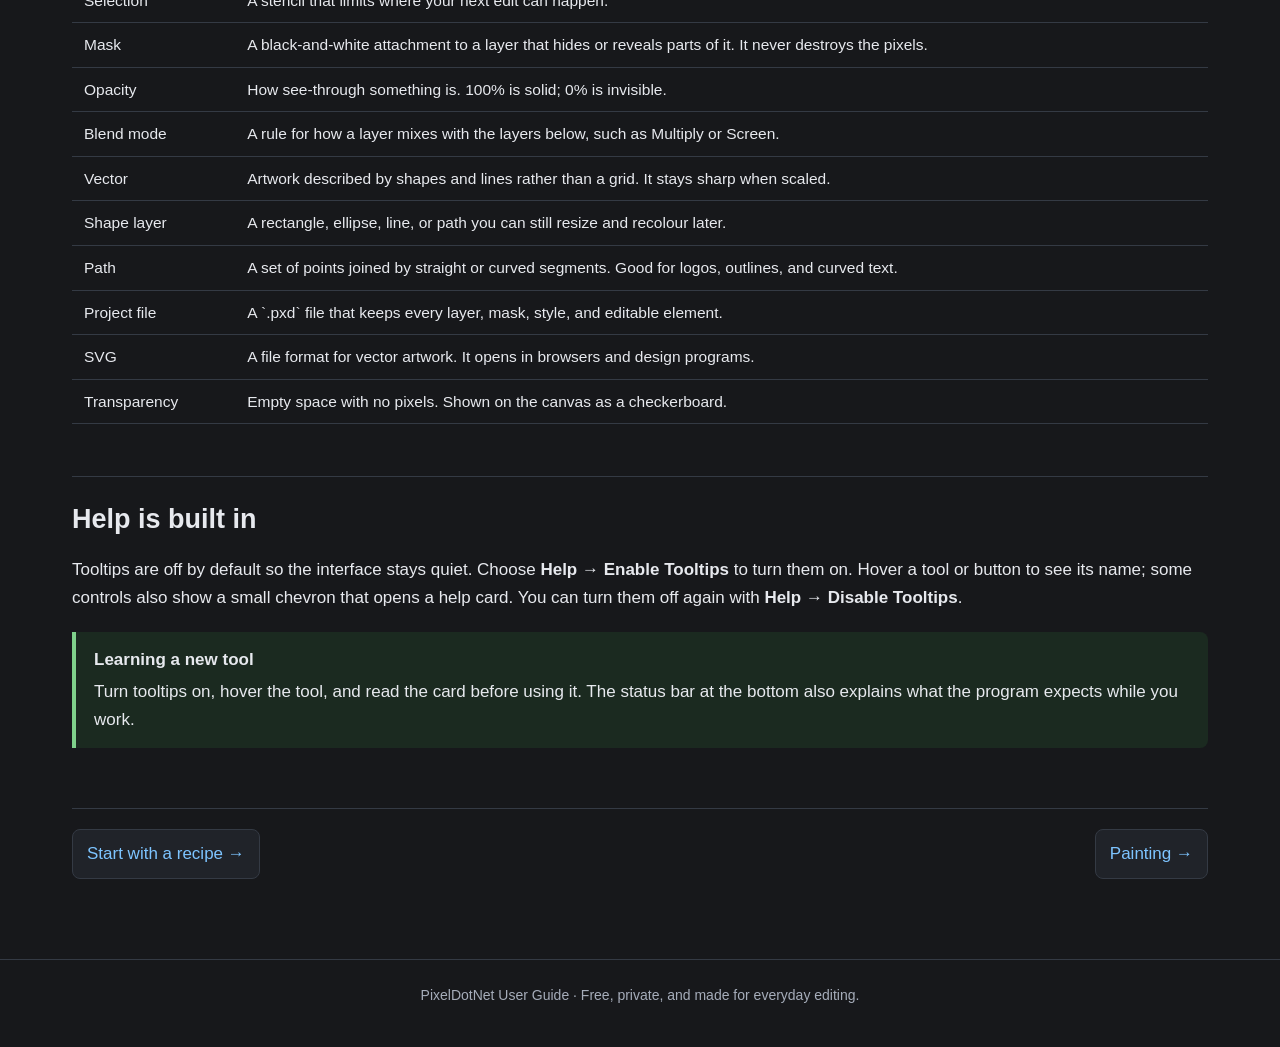
==== commit fec4fdc9: "improvements(docs) added improved documentation" ====
--- a/docs/index.html
+++ b/docs/index.html
@@ -4,6 +4,7 @@
     <meta charset="utf-8">
     <meta name="viewport" content="width=device-width, initial-scale=1">
     <title>PixelDotNet User Guide</title>
+    <meta name="description" content="Learn PixelDotNet: a free image editor for painting, photo editing, cut-outs, text, and design. Task-based guides with screenshots.">
     <link rel="stylesheet" href="style.css">
 </head>
 <body>
@@ -15,11 +16,12 @@
         </a>
         <nav class="mainnav">
             <a class="active" href="index.html">Home</a>
-            <a href="tools.html">Tools</a>
-            <a href="selections.html">Selections</a>
-            <a href="layers.html">Layers</a>
-            <a href="adjustments.html">Adjustments</a>
-            <a href="files.html">Files</a>
+            <a href="recipes.html">Recipes</a>
+            <a href="tools.html">Painting</a>
+            <a href="selections.html">Cutting out</a>
+            <a href="layers.html">Layers &amp; text</a>
+            <a href="adjustments.html">Colour &amp; effects</a>
+            <a href="files.html">Save &amp; share</a>
             <a href="shortcuts.html">Shortcuts</a>
         </nav>
     </div>
@@ -28,48 +30,60 @@
 <main>
     <section class="hero">
         <div>
-            <h1>PixelDotNet User Guide</h1>
-            <p class="lead">A friendly, step by step guide to the PixelDotNet raster editor. Learn the screen, paint your first image, make selections, work with layers, and save or export your work.</p>
-            <p>This guide is written in plain language. You do not need to know anything about pixels, layers, or file formats before you start. Every feature is explained simply, and the main tools and windows are shown in screenshots.</p>
+            <p class="eyebrow">Free image editor · Windows, Linux, macOS</p>
+            <h1>Make pictures. Keep your files.</h1>
+            <p class="lead">Paint, retouch photos, cut things out, and add text in a friendly desktop editor. No account. No subscription. Nothing uploaded.</p>
+            <div class="cta-row">
+                <a class="btn btn-primary" href="https://github.com/OpenCreativeSuite/PixelDotNet/releases/latest">Download for free</a>
+                <a class="btn btn-quiet" href="recipes.html">Start with a recipe</a>
+            </div>
+            <p class="hero-note">This guide is written in plain language. Pick a job below and follow the steps.</p>
         </div>
         <figure>
             <img src="screenshots/main.png" alt="The PixelDotNet main window with the Moonlight sample image open">
-            <figcaption>The main window. The canvas is in the middle, tools are on the left, and the layers panel is on the right.</figcaption>
+            <figcaption>The canvas in the middle, tools on the left, layers on the right. PixelDotNet opens with this sample so you can try everything immediately.</figcaption>
         </figure>
     </section>
 
-    <div class="toc">
-        <strong>What this guide covers</strong>
-        <ol>
-            <li><a href="#what-is">What PixelDotNet is</a></li>
-            <li><a href="#promise">Free and private</a></li>
-            <li><a href="#start">Starting the app</a></li>
-            <li><a href="#tour">A tour of the screen</a></li>
-            <li><a href="#first-paint">Your first painting</a></li>
-            <li><a href="#first-save">Saving your first image</a></li>
-            <li><a href="#tooltips">Tooltips and the Help menu</a></li>
-            <li><a href="#feature-map">Where to find each feature</a></li>
-            <li><a href="#glossary">Words you will see</a></li>
-            <li><a href="#how-to-read">How to read this guide</a></li>
-        </ol>
-    </div>
-
-    <h2 id="what-is">What PixelDotNet is</h2>
-    <p>PixelDotNet is a painting and photo editing program. It works with raster images, which simply means pictures made of tiny coloured squares called pixels. You can paint with a brush, erase, draw shapes, add text, cut things out, adjust colours, apply effects, and save the result as an image or as a layered project.</p>
-    <p>The program is built around a few simple ideas:</p>
-    <div class="grid3">
-        <div class="card">
-            <h3>Layers are sheets of glass</h3>
-            <p>Each layer holds part of the picture. Layers stack on top of each other. You can hide one, fade it, move it, or paint on just that sheet without touching the rest.</p>
-        </div>
-        <div class="card">
-            <h3>Selections are stencils</h3>
-            <p>A selection limits where your next edit can happen. If you select a circle, painting and effects only change pixels inside that circle.</p>
-        </div>
-        <div class="card">
-            <h3>Tools do one job</h3>
-            <p>The left rail holds every tool. Pick one, look at the options bar across the top, and use the canvas. The options change to match the tool.</p>
-        </div>
+    <h2 id="jobs">What do you want to do?</h2>
+    <p>These are the things people open an image editor for. Each card takes you straight to a short, numbered recipe.</p>
+    <div class="grid3 task-grid">
+        <a class="card task" href="recipes.html#remove">
+            <span class="task-icon">✦</span>
+            <h3>Remove something from a photo</h3>
+            <p>Take out a person, a sign, or a distraction and rebuild what was behind it.</p>
+            <span class="task-link">Show me how →</span>
+        </a>
+        <a class="card task" href="recipes.html#cutout">
+            <span class="task-icon">◐</span>
+            <h3>Cut a subject out</h3>
+            <p>Separate a person or object from the background and keep the edges soft.</p>
+            <span class="task-link">Show me how →</span>
+        </a>
+        <a class="card task" href="recipes.html#text">
+            <span class="task-icon">T</span>
+            <h3>Add text to a picture</h3>
+            <p>Place a title, add an outline, or make the letters curve around a badge.</p>
+            <span class="task-link">Show me how →</span>
+        </a>
+        <a class="card task" href="recipes.html#black-white">
+            <span class="task-icon">◑</span>
+            <h3>Make a black-and-white photo</h3>
+            <p>Turn a colour photo into a clean grey image, or tint it with two colours.</p>
+            <span class="task-link">Show me how →</span>
+        </a>
+        <a class="card task" href="recipes.html#batch">
+            <span class="task-icon">▦</span>
+            <h3>Resize a folder of images</h3>
+            <p>Shrink, rename, and convert many pictures at once without opening each one.</p>
+            <span class="task-link">Show me how →</span>
+        </a>
+        <a class="card task" href="recipes.html#paint">
+            <span class="task-icon">✎</span>
+            <h3>Draw or paint from scratch</h3>
+            <p>Start with a blank canvas, sketch, colour, and add clean text on top.</p>
+            <span class="task-link">Show me how →</span>
+        </a>
     </div>
 
     <section class="promise" id="promise">
@@ -77,149 +91,104 @@
         <p>PixelDotNet is free to use, and it will stay free. There is no paid version, no subscription, no account to create, no ads, and no telemetry. The program does not collect information about you or send usage data anywhere.</p>
         <div class="grid3">
             <div class="card">
-                <h3>Free forever</h3>
-                <p>Every feature in this guide is included. There is nothing to unlock and nothing to buy later.</p>
+                <h3>Every tool included</h3>
+                <p>Nothing is locked behind a plan. The editor you download is the whole editor.</p>
             </div>
             <div class="card">
-                <h3>No telemetry or tracking</h3>
-                <p>PixelDotNet does not record what you do, does not phone home, and does not include analytics or tracking code.</p>
+                <h3>Nothing watching you</h3>
+                <p>No analytics, no tracking, no “phone home”. Your work stays your work.</p>
             </div>
             <div class="card">
                 <h3>Your files stay yours</h3>
-                <p>Your images are opened, edited, and saved on your own computer. Nothing is uploaded to a cloud service.</p>
+                <p>Images are opened and saved on your computer. There is no cloud folder and no upload button.</p>
             </div>
         </div>
-        <p class="promise-note">The only time PixelDotNet goes online is when you choose to add a font from cdnfonts. That is optional and only happens when you press Add.</p>
+        <p class="promise-note">The only optional online action is adding a font from cdnfonts when you press <strong>Add Font</strong> in the Text tool. That is the only time PixelDotNet goes online.</p>
     </section>
 
-    <h2 id="start">Starting the app</h2>
-    <p>If you are running PixelDotNet from the project folder, open a terminal in that folder and run:</p>
-    <p><code>dotnet run</code></p>
-    <p>If you already have a built copy, start <code>PixelDotNet.exe</code> instead. The app opens with the Moonlight sample image so you have something to explore immediately.</p>
-    <div class="tip">
-        <strong>No file open?</strong>
-        Choose <strong>File &gt; Open Sample</strong> to reload the sample at any time. <strong>File &gt; New Document</strong> starts a blank canvas.
-    </div>
-
-    <h2 id="tour">A tour of the screen</h2>
-    <p>The window has six main areas. Once you know these, everything else is just choosing a tool and changing its options.</p>
-
-    <h3>1. The menu bar</h3>
-    <p>Across the top you will find <strong>File</strong>, <strong>Edit</strong>, <strong>Image</strong>, <strong>Layer</strong>, <strong>Select</strong>, <strong>View</strong>, and <strong>Help</strong>. These menus hold commands that are not tied to a single tool, such as opening files, resizing the image, adding layers, or turning on tooltips.</p>
-
-    <h3>2. The options bar</h3>
-    <p>The row under the menu bar belongs to the active tool. With the brush selected you will see size, hardness, and opacity. With the text tool selected you will see the font, size, alignment, and colour controls. Always glance here after picking a tool.</p>
-
-    <h3>3. The tool rail</h3>
-    <p>The narrow strip on the left holds all the tools. Hover over an icon to see its name. Most tools also have a single letter shortcut, such as <kbd>B</kbd> for the brush or <kbd>E</kbd> for the eraser.</p>
-
-    <h3>4. The canvas</h3>
-    <p>The canvas is your picture. The checkerboard pattern behind it means transparency. A transparent area has no pixels at all, not white pixels. You can zoom with <kbd>Ctrl</kbd> and the mouse wheel, and pan by holding the space bar or the middle mouse button while dragging.</p>
-
-    <h3>5. The side panel</h3>
-    <p>The right side has five tabs: <strong>Layers</strong>, <strong>Colour</strong>, <strong>Adjust</strong>, <strong>History</strong>, and <strong>Effects</strong>. The Layers tab is the one you will use most. The other tabs are for colour picking, tone changes, undo history, and filters.</p>
-
-    <h3>6. The status bar</h3>
-    <p>The bottom edge shows the current zoom level, document size, colour under the pointer, the active tool, and a short message telling you what just happened. If an action does not seem to work, read the message here first.</p>
-
-    <figure>
-        <img src="screenshots/tools.png" alt="The PixelDotNet window with the Brush tool selected and its options visible">
-        <figcaption>The options bar changes with the active tool. Here the Brush is selected and its size, hardness, and opacity controls are showing.</figcaption>
-    </figure>
-
-    <h2 id="first-paint">Your first painting</h2>
-    <p>Let us make a simple drawing on top of the sample. This uses a new layer so the original picture stays safe.</p>
+    <h2 id="first">Your first five minutes</h2>
+    <p>If you have never used a layered editor, start here. This short exercise touches the brush, layers, undo, and saving — the four habits that make everything else easier.</p>
     <ol class="steps">
-        <li><strong>Add a layer.</strong> Choose <strong>Layer &gt; New Layer</strong> or press <kbd>Ctrl</kbd>+<kbd>Shift</kbd>+<kbd>N</kbd>. A new empty layer appears at the top of the Layers panel.</li>
-        <li><strong>Pick the brush.</strong> Press <kbd>B</kbd> or click the brush icon in the tool rail.</li>
-        <li><strong>Choose a colour.</strong> Click the foreground colour swatch near the top right, or open the <strong>Colour</strong> tab on the right and pick a colour from the spectrum.</li>
-        <li><strong>Set the brush size.</strong> Drag the <strong>Size</strong> slider in the options bar, or press <kbd>[</kbd> and <kbd>]</kbd> to change it while painting.</li>
-        <li><strong>Paint.</strong> Drag on the canvas. The stroke appears on the new layer. If you make a mistake, press <kbd>Ctrl</kbd>+<kbd>Z</kbd> to undo.</li>
-        <li><strong>Soften the edge.</strong> Lower <strong>Hardness</strong> for a soft airbrush look. Lower <strong>Opacity</strong> to build colour slowly instead of covering everything at once.</li>
+        <li><strong>Look at the sample.</strong> PixelDotNet opens with the <em>Moonlight</em> image. It has three layers, so you can hide and show parts of the picture in the Layers panel on the right.</li>
+        <li><strong>Make a new layer.</strong> Press <kbd>Ctrl</kbd>+<kbd>Shift</kbd>+<kbd>N</kbd>, or choose <strong>Layer → New Layer</strong>. The new layer appears at the top of the list. Painting now happens on this layer, not on the original artwork.</li>
+        <li><strong>Pick the brush and a colour.</strong> Press <kbd>B</kbd>, then click a colour in the <strong>Colour</strong> tab. Drag on the canvas to paint. Press <kbd>[</kbd> and <kbd>]</kbd> to change the brush size.</li>
+        <li><strong>Undo without fear.</strong> Press <kbd>Ctrl</kbd>+<kbd>Z</kbd>. The stroke disappears. Undo is reliable, so experiment freely.</li>
+        <li><strong>Save the picture.</strong> Press <kbd>Ctrl</kbd>+<kbd>S</kbd>, choose PNG, type a name, and save. If you want to keep your layers for later, also choose <strong>File → Save Project…</strong>.</li>
     </ol>
     <div class="tip">
-        <strong>A good habit</strong>
-        Keep different kinds of work on separate layers. Put line art on one layer, colour on another, and text on a third. It makes every later change easier.
-    </div>
-
-    <h3>Using the brush like a pro</h3>
-    <ul>
-        <li><kbd>[</kbd> makes the brush smaller and <kbd>]</kbd> makes it larger.</li>
-        <li>Hold <kbd>Alt</kbd> and scroll over the canvas to change the brush size without leaving the picture.</li>
-        <li>Hold <kbd>Ctrl</kbd> and scroll to zoom in and out.</li>
-        <li>A soft brush at low opacity is excellent for shading. A hard brush at full opacity is better for clean edges and pixel art.</li>
-        <li>The brush ring on screen shows the exact size of the brush before you paint.</li>
-    </ul>
-
-    <h2 id="first-save">Saving your first image</h2>
-    <p>There are two different ways to save, and they are both useful.</p>
-    <h3>Save a normal image</h3>
-    <p>Choose <strong>File &gt; Save...</strong> or press <kbd>Ctrl</kbd>+<kbd>S</kbd>. The in-app file browser opens. Pick a folder, type a name, choose PNG, JPEG, BMP, or TGA, and press the save button. PNG is the best default because it keeps transparency and crisp pixel edges.</p>
-    <h3>Save a layered project</h3>
-    <p>Choose <strong>File &gt; Save Project...</strong>. This writes a <code>.pxd</code> file. A project keeps every layer, mask, group, guide, layer style, smart object, shape, and text layer so you can reopen it later and keep editing. A PNG or JPEG flattens everything into one picture.</p>
-    <div class="warning">
-        <strong>Important</strong>
-        If you close the app after saving only a PNG, your layers are gone. Save a project as well if you might want to edit the picture again.
+        <strong>A good habit from day one</strong>
+        Keep different kinds of work on separate layers: background on the bottom, cut-outs above it, text on top. Every later change becomes easier because you can hide, fade, or delete one piece without touching the rest.
     </div>
 
     <figure>
-        <img src="screenshots/save.png" alt="The in-app Save Image file browser">
-        <figcaption>The in-app file browser. Pick a folder on the left, type a file name, choose a format, and save.</figcaption>
+        <img src="screenshots/paint.png" alt="The Brush tool painting a stroke on a new layer in PixelDotNet">
+        <figcaption>Painting on a new layer. The options bar shows the brush size, hardness, and opacity; the Layers panel shows the stroke’s own layer.</figcaption>
     </figure>
 
-    <h2 id="tooltips">Tooltips and the Help menu</h2>
-    <p>Tooltips start disabled so the interface stays quiet while you work. Choose <strong>Help &gt; Enable Tooltips</strong> to turn them on. When they are on, hovering a tool or button shows its name, and some controls show a small chevron. Click the chevron to open a help card with more detail.</p>
-    <p>Even with tooltips disabled, the tool rail still shows the name of each tool when you hover it. That way you can always identify an icon without turning on the full help system. Choose <strong>Help &gt; Disable Tooltips</strong> when you know your way around.</p>
+    <h2 id="tour">A quick tour of the screen</h2>
+    <p>There are six areas to know. Once these feel familiar, everything else is just choosing a tool and adjusting its options.</p>
+
+    <h3>1. The menu bar</h3>
+    <p>Across the top: <strong>File</strong>, <strong>Edit</strong>, <strong>Image</strong>, <strong>Layer</strong>, <strong>Select</strong>, <strong>View</strong>, and <strong>Help</strong>. Use these for opening and saving, resizing the picture, adding layers, and turning help on or off.</p>
+
+    <h3>2. The options bar</h3>
+    <p>The row under the menu belongs to the active tool. Select the brush and you get size, hardness, and opacity. Select the text tool and you get the font, size, alignment, effects, and colour. If a tool is not behaving the way you expect, look here first.</p>
+
+    <h3>3. The tool rail</h3>
+    <p>The narrow strip on the left holds every tool. Hover an icon to see its name. Most tools have a single-letter shortcut, such as <kbd>B</kbd> for the brush or <kbd>E</kbd> for the eraser.</p>
+
+    <h3>4. The canvas</h3>
+    <p>This is your picture. A checkerboard pattern means transparency — a see-through area, not white paint. Zoom with <kbd>Ctrl</kbd> and the mouse wheel. Pan by holding the space bar or the middle mouse button and dragging.</p>
+
+    <h3>5. The side panel</h3>
+    <p>The right side has five tabs: <strong>Layers</strong>, <strong>Colour</strong>, <strong>Adjust</strong>, <strong>History</strong>, and <strong>Effects</strong>. Layers is the one you will use most; the others are for choosing colours, changing tone, stepping back in time, and applying filters.</p>
+
+    <h3>6. The status bar</h3>
+    <p>The bottom edge shows the zoom level, picture size, colour under the pointer, active tool, and a short message about what just happened. If an action does not work, read the message here before trying anything else.</p>
+
+    <h2 id="guide-map">Where to find what you need</h2>
+    <table>
+        <tr><th>I want to…</th><th>Go to</th></tr>
+        <tr><td>Follow a complete job from start to finish</td><td><a href="recipes.html">Recipes</a></td></tr>
+        <tr><td>Paint, erase, draw shapes, fill areas, or place text</td><td><a href="tools.html">Painting</a></td></tr>
+        <tr><td>Cut something out or protect part of the image</td><td><a href="selections.html">Cutting out</a></td></tr>
+        <tr><td>Work with layers, groups, masks, styles, shapes, paths, or text</td><td><a href="layers.html">Layers &amp; text</a></td></tr>
+        <tr><td>Change brightness, colour, or apply an effect</td><td><a href="adjustments.html">Colour &amp; effects</a></td></tr>
+        <tr><td>Open, save, export, batch convert, or use SVG</td><td><a href="files.html">Save &amp; share</a></td></tr>
+        <tr><td>Look up a keyboard shortcut</td><td><a href="shortcuts.html">Shortcuts</a></td></tr>
+    </table>
+
+    <h2 id="glossary">Words you may hear</h2>
+    <p>You do not need to memorise these. Come back when a word in the guide is unfamiliar.</p>
+    <table>
+        <tr><th>Word</th><th>Plain meaning</th></tr>
+        <tr><td>Pixel</td><td>One tiny coloured square in a picture. A 768 by 576 image contains 442,368 of them.</td></tr>
+        <tr><td>Layer</td><td>One sheet in the stack that makes up the picture. Each layer can be edited on its own.</td></tr>
+        <tr><td>Selection</td><td>A stencil that limits where your next edit can happen.</td></tr>
+        <tr><td>Mask</td><td>A black-and-white attachment to a layer that hides or reveals parts of it. It never destroys the pixels.</td></tr>
+        <tr><td>Opacity</td><td>How see-through something is. 100% is solid; 0% is invisible.</td></tr>
+        <tr><td>Blend mode</td><td>A rule for how a layer mixes with the layers below, such as Multiply or Screen.</td></tr>
+        <tr><td>Vector</td><td>Artwork described by shapes and lines rather than a grid. It stays sharp when scaled.</td></tr>
+        <tr><td>Shape layer</td><td>A rectangle, ellipse, line, or path you can still resize and recolour later.</td></tr>
+        <tr><td>Path</td><td>A set of points joined by straight or curved segments. Good for logos, outlines, and curved text.</td></tr>
+        <tr><td>Project file</td><td>A `.pxd` file that keeps every layer, mask, style, and editable element.</td></tr>
+        <tr><td>SVG</td><td>A file format for vector artwork. It opens in browsers and design programs.</td></tr>
+        <tr><td>Transparency</td><td>Empty space with no pixels. Shown on the canvas as a checkerboard.</td></tr>
+    </table>
+
+    <h2 id="help">Help is built in</h2>
+    <p>Tooltips are off by default so the interface stays quiet. Choose <strong>Help → Enable Tooltips</strong> to turn them on. Hover a tool or button to see its name; some controls also show a small chevron that opens a help card. You can turn them off again with <strong>Help → Disable Tooltips</strong>.</p>
     <div class="tip">
         <strong>Learning a new tool</strong>
-        Turn tooltips on, hover the tool, and read the help card before you use it. Turn them off again once the tool feels familiar.
+        Turn tooltips on, hover the tool, and read the card before using it. The status bar at the bottom also explains what the program expects while you work.
     </div>
 
-    <h2 id="feature-map">Where to find each feature</h2>
-    <table>
-        <tr><th>I want to...</th><th>Go to</th><th>Read more</th></tr>
-        <tr><td>Paint, erase, clone, or heal</td><td>Tool rail and options bar</td><td><a href="tools.html">Tools</a></td></tr>
-        <tr><td>Cut out a subject or protect part of the image</td><td>Selection tools, Select menu</td><td><a href="selections.html">Selections</a></td></tr>
-        <tr><td>Move, hide, group, mask, or style a layer</td><td>Layers panel, Layer menu</td><td><a href="layers.html">Layers</a></td></tr>
-        <tr><td>Draw an editable shape, path, or text</td><td>Shape tools, Pen tool, Text tool, Layers panel</td><td><a href="layers.html#vector">Shapes, paths and text</a></td></tr>
-        <tr><td>Change brightness, colours, or apply a filter</td><td>Adjust and Effects tabs, Image menu</td><td><a href="adjustments.html">Adjustments</a></td></tr>
-        <tr><td>Open, save, batch convert, or use SVG</td><td>File menu</td><td><a href="files.html">Files</a></td></tr>
-        <tr><td>Learn a keyboard shortcut</td><td>Anywhere</td><td><a href="shortcuts.html">Shortcuts</a></td></tr>
-    </table>
-
-    <h2 id="glossary">Words you will see</h2>
-    <table>
-        <tr><th>Word</th><th>Plain meaning</th></tr>
-        <tr><td>Pixel</td><td>One tiny coloured square in a picture. A 768 by 576 image has 442,368 pixels.</td></tr>
-        <tr><td>Raster</td><td>A picture made of a fixed grid of pixels. Painting and photo editing usually work on raster images.</td></tr>
-        <tr><td>Vector</td><td>Artwork described by shapes and lines rather than a fixed grid. It stays sharp when scaled.</td></tr>
-        <tr><td>Layer</td><td>One sheet in the stack that makes up the picture. Each layer can be edited on its own.</td></tr>
-        <tr><td>Selection</td><td>A stencil that limits where the next edit can happen.</td></tr>
-        <tr><td>Mask</td><td>A black and white image attached to a layer that hides or reveals parts of it.</td></tr>
-        <tr><td>Opacity</td><td>How see-through something is. 100 percent is solid. 0 percent is invisible.</td></tr>
-        <tr><td>Blend mode</td><td>A rule for how a layer mixes with the layers below, such as Multiply or Screen.</td></tr>
-        <tr><td>Anchor</td><td>A point on a path. Dragging an anchor changes the path's shape.</td></tr>
-        <tr><td>Handle</td><td>A control point that bends the curve between two path anchors.</td></tr>
-        <tr><td>Anti-aliasing</td><td>Softening the edge of a shape so it does not look jagged. The brush does this automatically.</td></tr>
-        <tr><td>Alpha</td><td>The transparency channel. A pixel with low alpha is mostly see-through.</td></tr>
-        <tr><td>PXD</td><td>The PixelDotNet project file. It keeps layers and editable content.</td></tr>
-        <tr><td>SVG</td><td>A vector file format that can be opened in browsers and design programs.</td></tr>
-    </table>
-
-    <h2 id="how-to-read">How to read this guide</h2>
-    <p>Commands look like this: <strong>Layer &gt; New Layer</strong>. That means open the <strong>Layer</strong> menu and choose <strong>New Layer</strong>. Keys look like this: <kbd>Ctrl</kbd>+<kbd>Z</kbd>. That means hold <kbd>Ctrl</kbd> and press <kbd>Z</kbd>.</p>
-    <p>Some sections use these boxes:</p>
-    <div class="note"><strong>Note</strong>Extra detail that is useful but not strictly required.</div>
-    <div class="tip"><strong>Tip</strong>A faster or friendlier way to do something.</div>
-    <div class="warning"><strong>Warning</strong>Something that can lose work or produce an unexpected result.</div>
-    <p>Ready to begin? Start with <a href="tools.html">Tools</a>, or jump straight to the area you need.</p>
-
     <div class="pager">
-        <span></span>
-        <a href="tools.html">Next: Tools &gt;</a>
+        <a href="recipes.html">Start with a recipe →</a>
+        <a href="tools.html">Painting →</a>
     </div>
 </main>
 
-<footer>PixelDotNet User Guide. Use the navigation above to move between chapters.</footer>
+<footer>PixelDotNet User Guide · Free, private, and made for everyday editing.</footer>
 </body>
 </html>
--- a/docs/style.css
+++ b/docs/style.css
@@ -141,6 +141,99 @@
     margin: 0 0 22px;
 }
 
+.eyebrow {
+    margin: 0 0 10px;
+    color: var(--accent);
+    font-size: 12.5px;
+    font-weight: 700;
+    letter-spacing: 0.12em;
+    text-transform: uppercase;
+}
+
+.cta-row {
+    display: flex;
+    flex-wrap: wrap;
+    gap: 12px;
+    margin: 0 0 16px;
+}
+
+.btn {
+    display: inline-block;
+    border-radius: 8px;
+    padding: 11px 18px;
+    font-size: 15.5px;
+    font-weight: 600;
+}
+
+.btn:hover {
+    text-decoration: none;
+    filter: brightness(1.06);
+}
+
+.btn-primary {
+    background: var(--accent);
+    border: 1px solid #ffd27a;
+    color: #1a1a1a;
+}
+
+.btn-quiet {
+    background: var(--panel);
+    border: 1px solid var(--line);
+    color: var(--ink);
+}
+
+.hero-note {
+    color: var(--muted);
+    font-size: 15px;
+    margin: 0;
+}
+
+.task-grid .task {
+    display: flex;
+    flex-direction: column;
+    color: var(--ink);
+}
+
+.task-grid .task:hover {
+    border-color: var(--accent);
+    text-decoration: none;
+    transform: translateY(-2px);
+}
+
+.task {
+    transition: border-color 0.15s ease, transform 0.15s ease;
+}
+
+.task-icon {
+    display: grid;
+    place-items: center;
+    width: 36px;
+    height: 36px;
+    margin-bottom: 12px;
+    border-radius: 10px;
+    background: var(--accent-soft);
+    color: var(--accent);
+    font-size: 18px;
+    font-weight: 700;
+}
+
+.task h3 {
+    margin: 0 0 6px;
+}
+
+.task p {
+    color: var(--muted);
+    font-size: 15.5px;
+}
+
+.task-link {
+    margin-top: auto;
+    padding-top: 10px;
+    color: var(--accent);
+    font-size: 14px;
+    font-weight: 600;
+}
+
 .hero img {
     width: 100%;
     border: 1px solid var(--line);
@@ -303,9 +396,9 @@
     background: #2c1e1e;
 }
 
-.note strong,
-.tip strong,
-.warning strong {
+.note > strong:first-child,
+.tip > strong:first-child,
+.warning > strong:first-child {
     display: block;
     margin-bottom: 4px;
 }
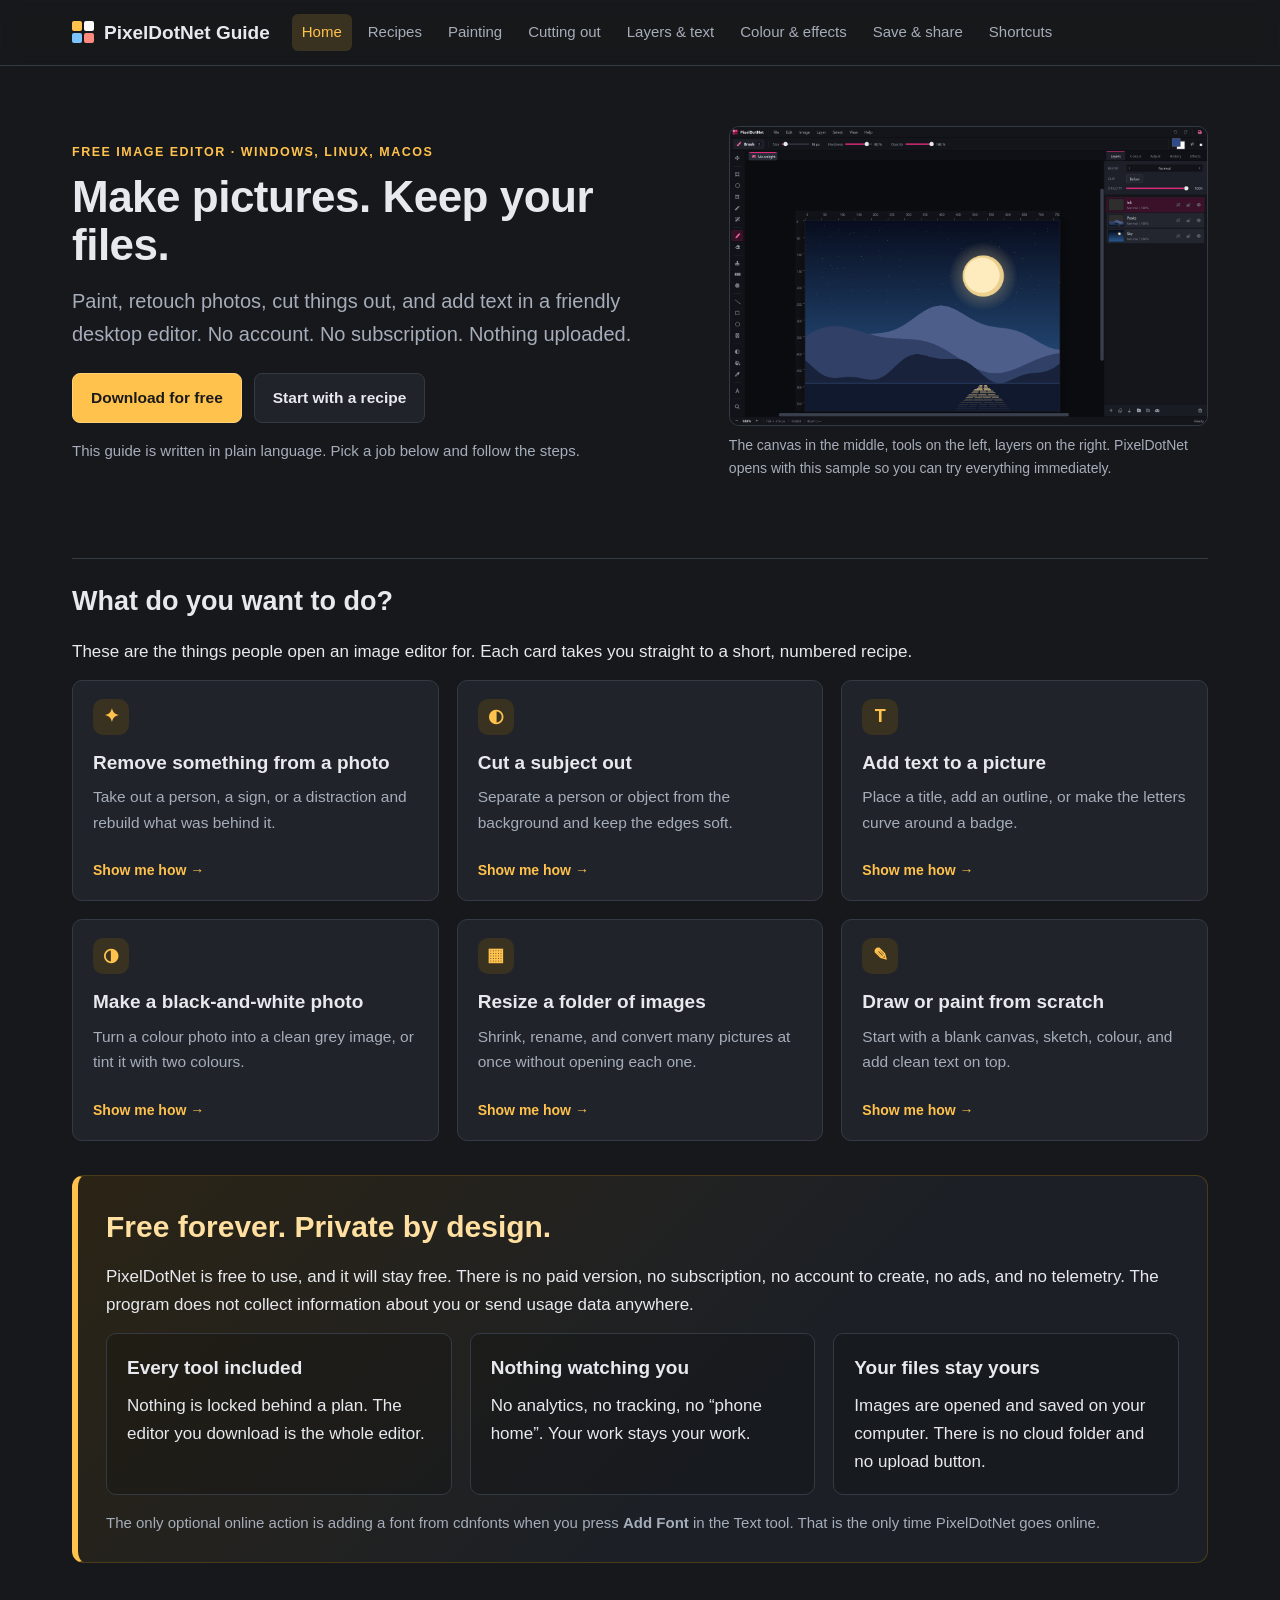
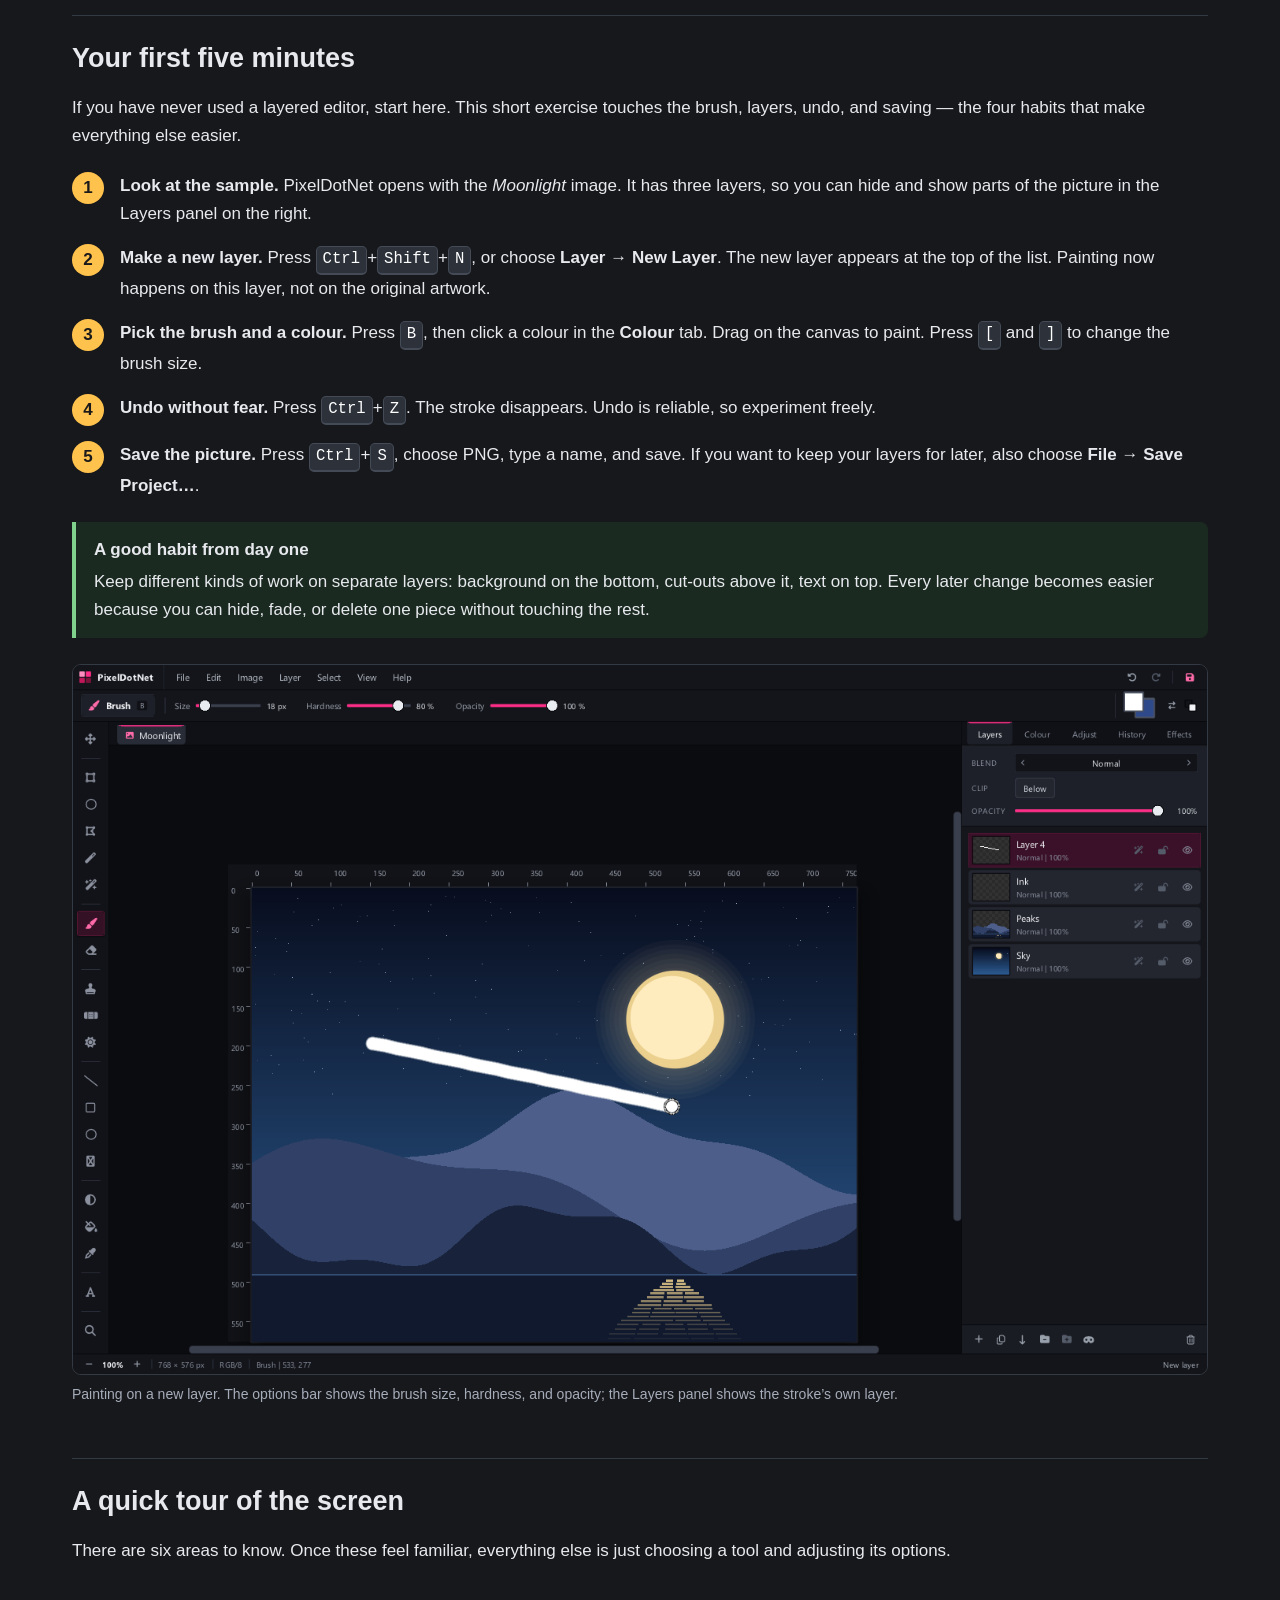
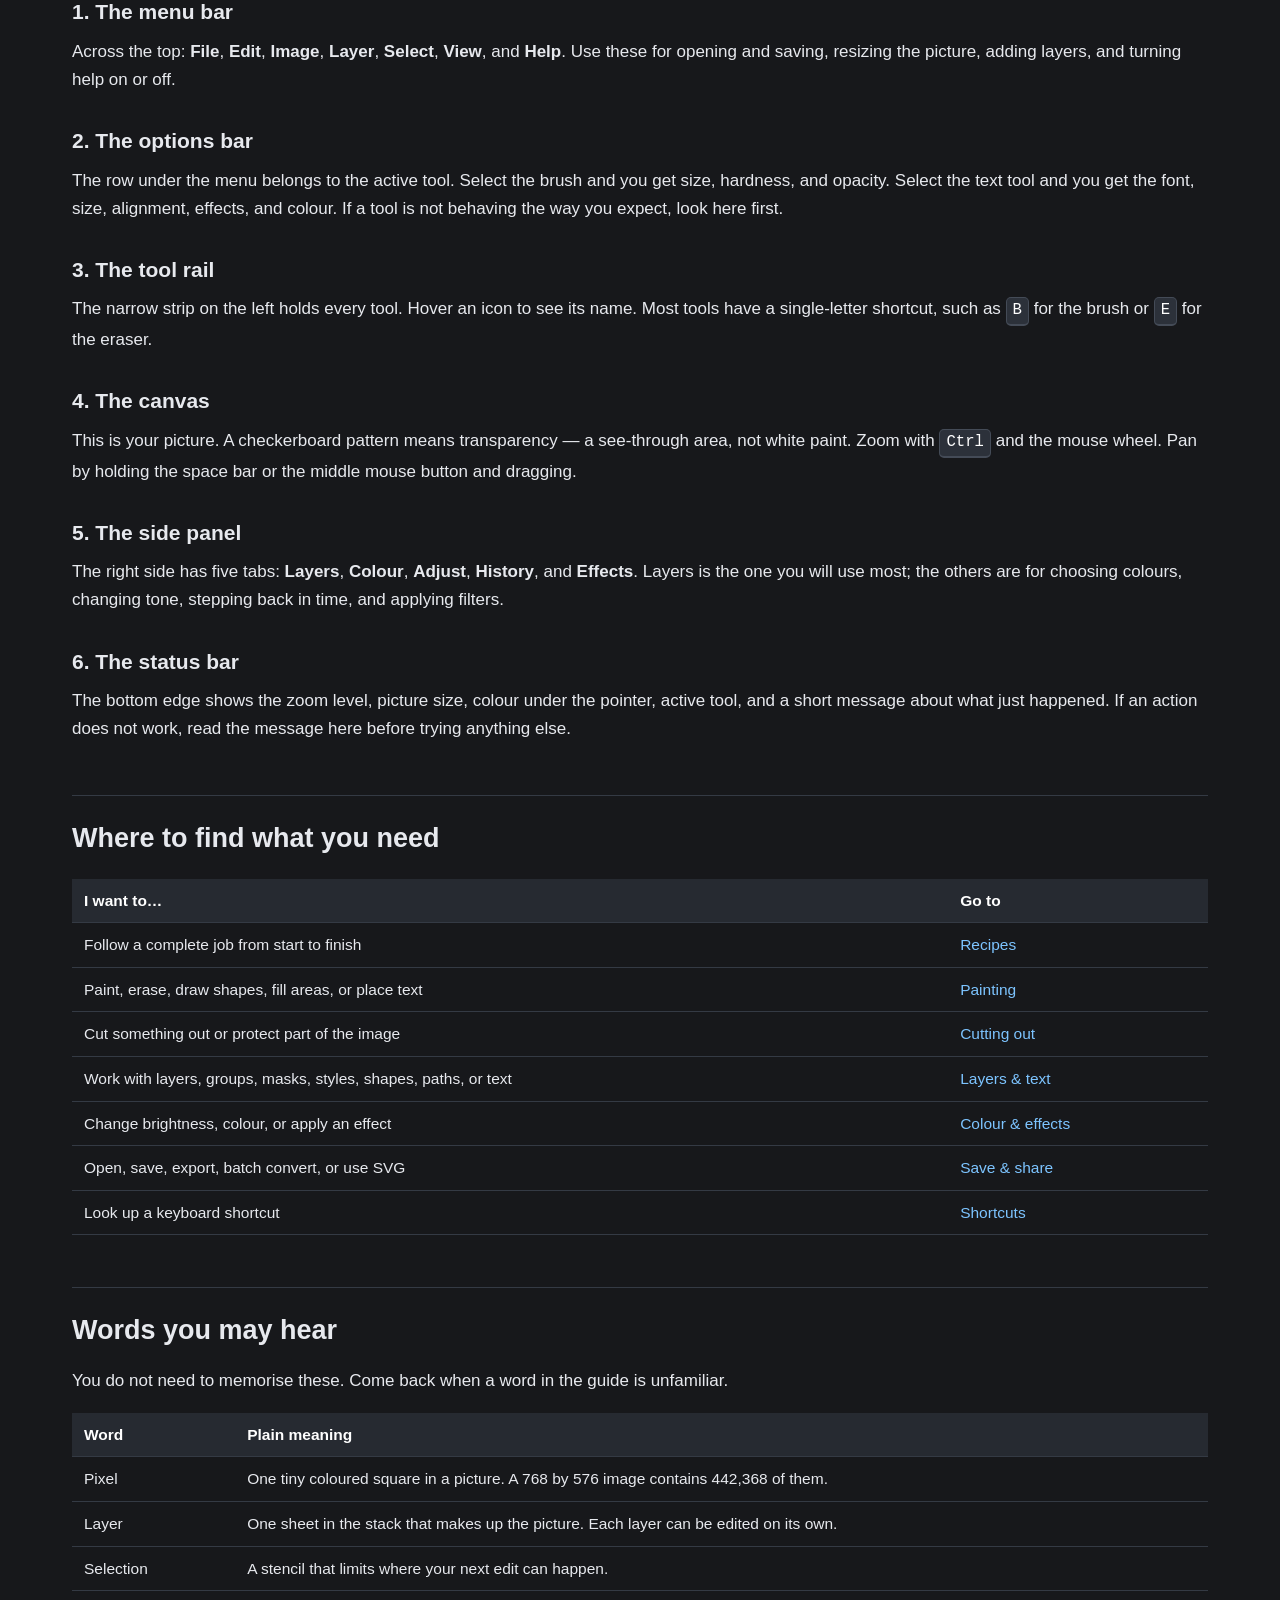
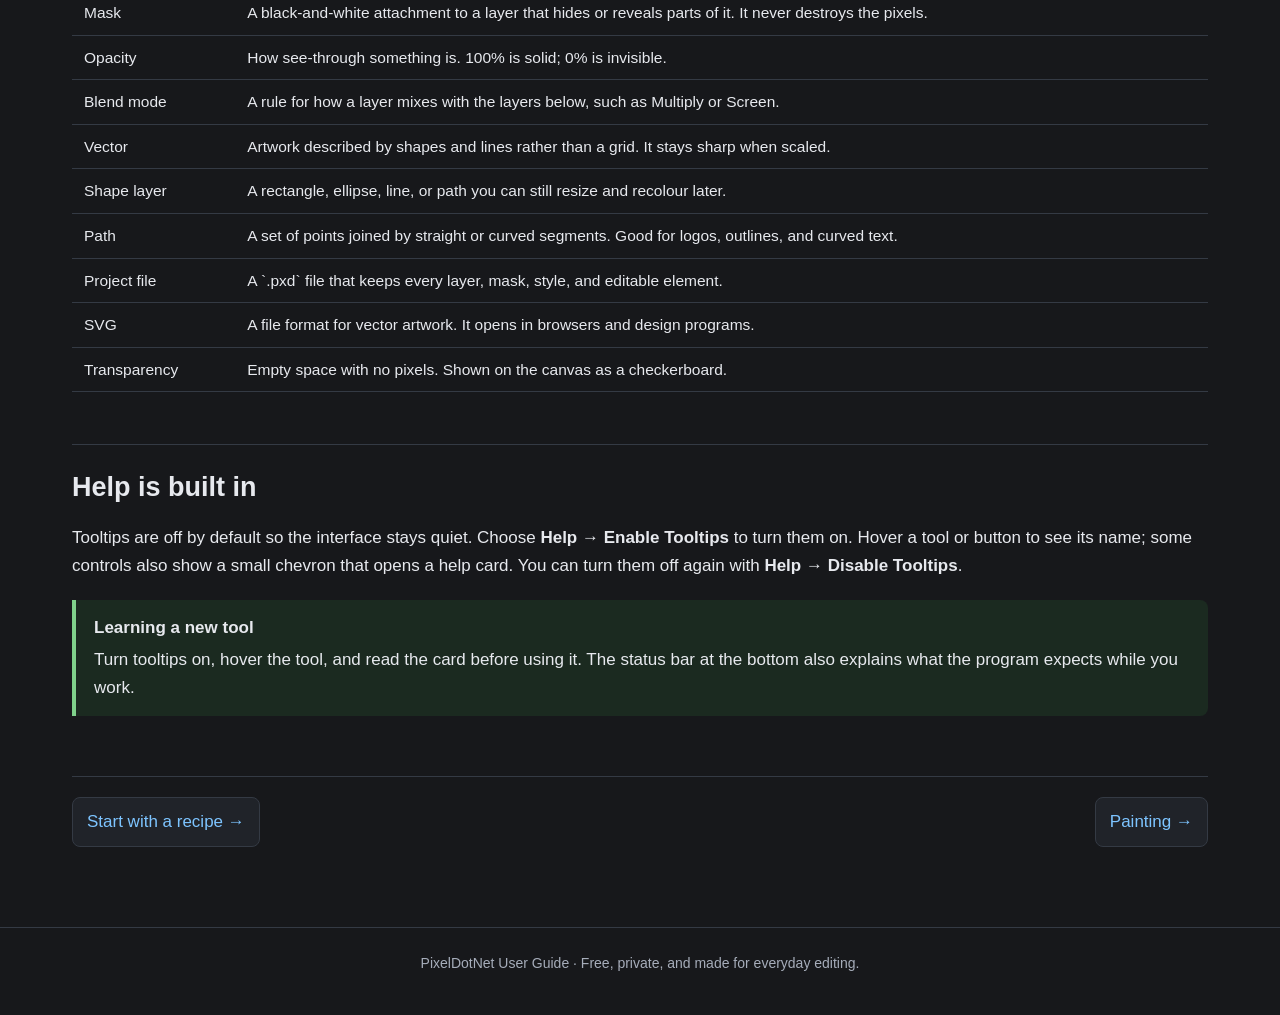
==== commit 2988fb55: "docs(docs update)" ====
--- a/docs/index.html
+++ b/docs/index.html
@@ -40,7 +40,7 @@
             <p class="hero-note">This guide is written in plain language. Pick a job below and follow the steps.</p>
         </div>
         <figure>
-            <img src="screenshots/main.png" alt="The PixelDotNet main window with the Moonlight sample image open">
+            <img src="screenshots/main.png" alt="The PixelDotNet main window with the Moonlight sample image open" width="1440" height="900" fetchpriority="high" decoding="async">
             <figcaption>The canvas in the middle, tools on the left, layers on the right. PixelDotNet opens with this sample so you can try everything immediately.</figcaption>
         </figure>
     </section>
@@ -121,7 +121,7 @@
     </div>
 
     <figure>
-        <img src="screenshots/paint.png" alt="The Brush tool painting a stroke on a new layer in PixelDotNet">
+        <img src="screenshots/paint.png" alt="The Brush tool painting a stroke on a new layer in PixelDotNet" width="1440" height="900" loading="lazy" decoding="async">
         <figcaption>Painting on a new layer. The options bar shows the brush size, hardness, and opacity; the Layers panel shows the stroke’s own layer.</figcaption>
     </figure>
 
--- a/docs/style.css
+++ b/docs/style.css
@@ -236,6 +236,7 @@
 
 .hero img {
     width: 100%;
+    height: auto;
     border: 1px solid var(--line);
     border-radius: 10px;
     display: block;
@@ -364,6 +365,7 @@
 
 figure img {
     width: 100%;
+    height: auto;
     display: block;
     border: 1px solid var(--line);
     border-radius: 9px;
